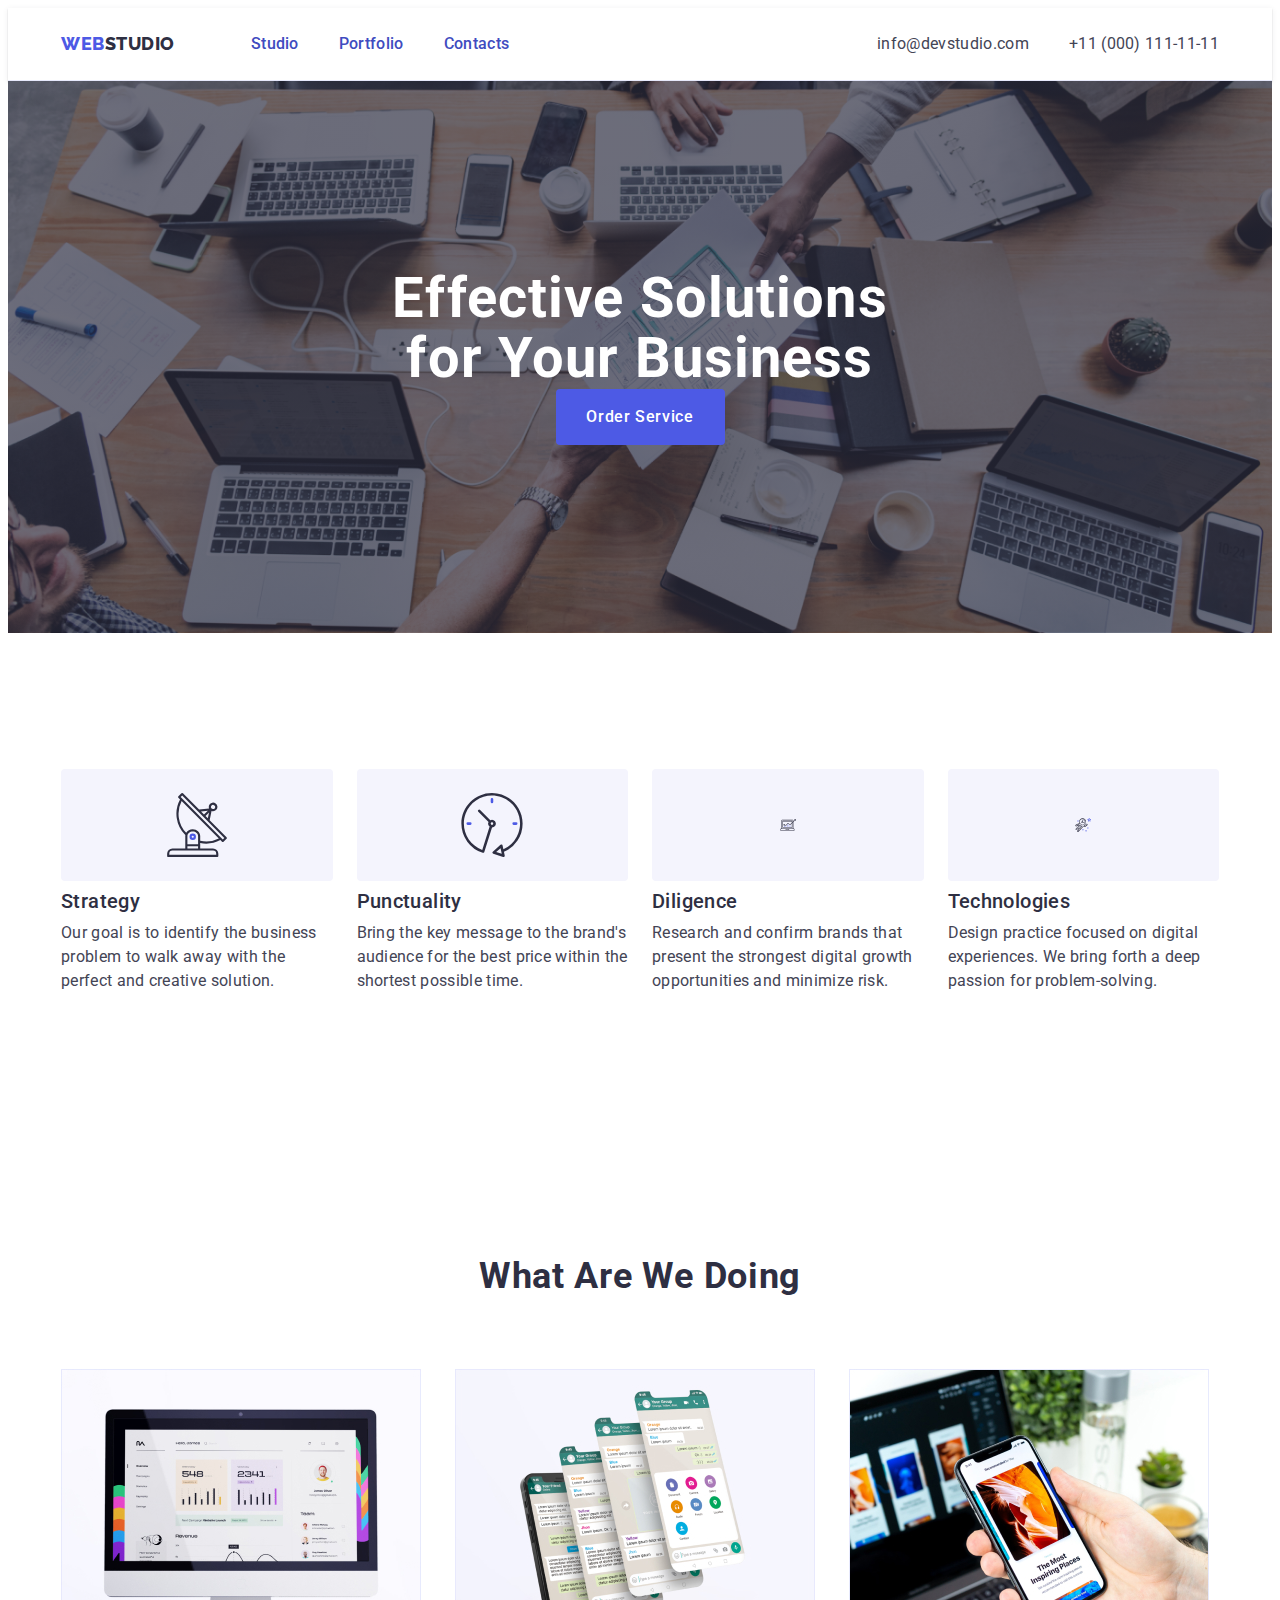
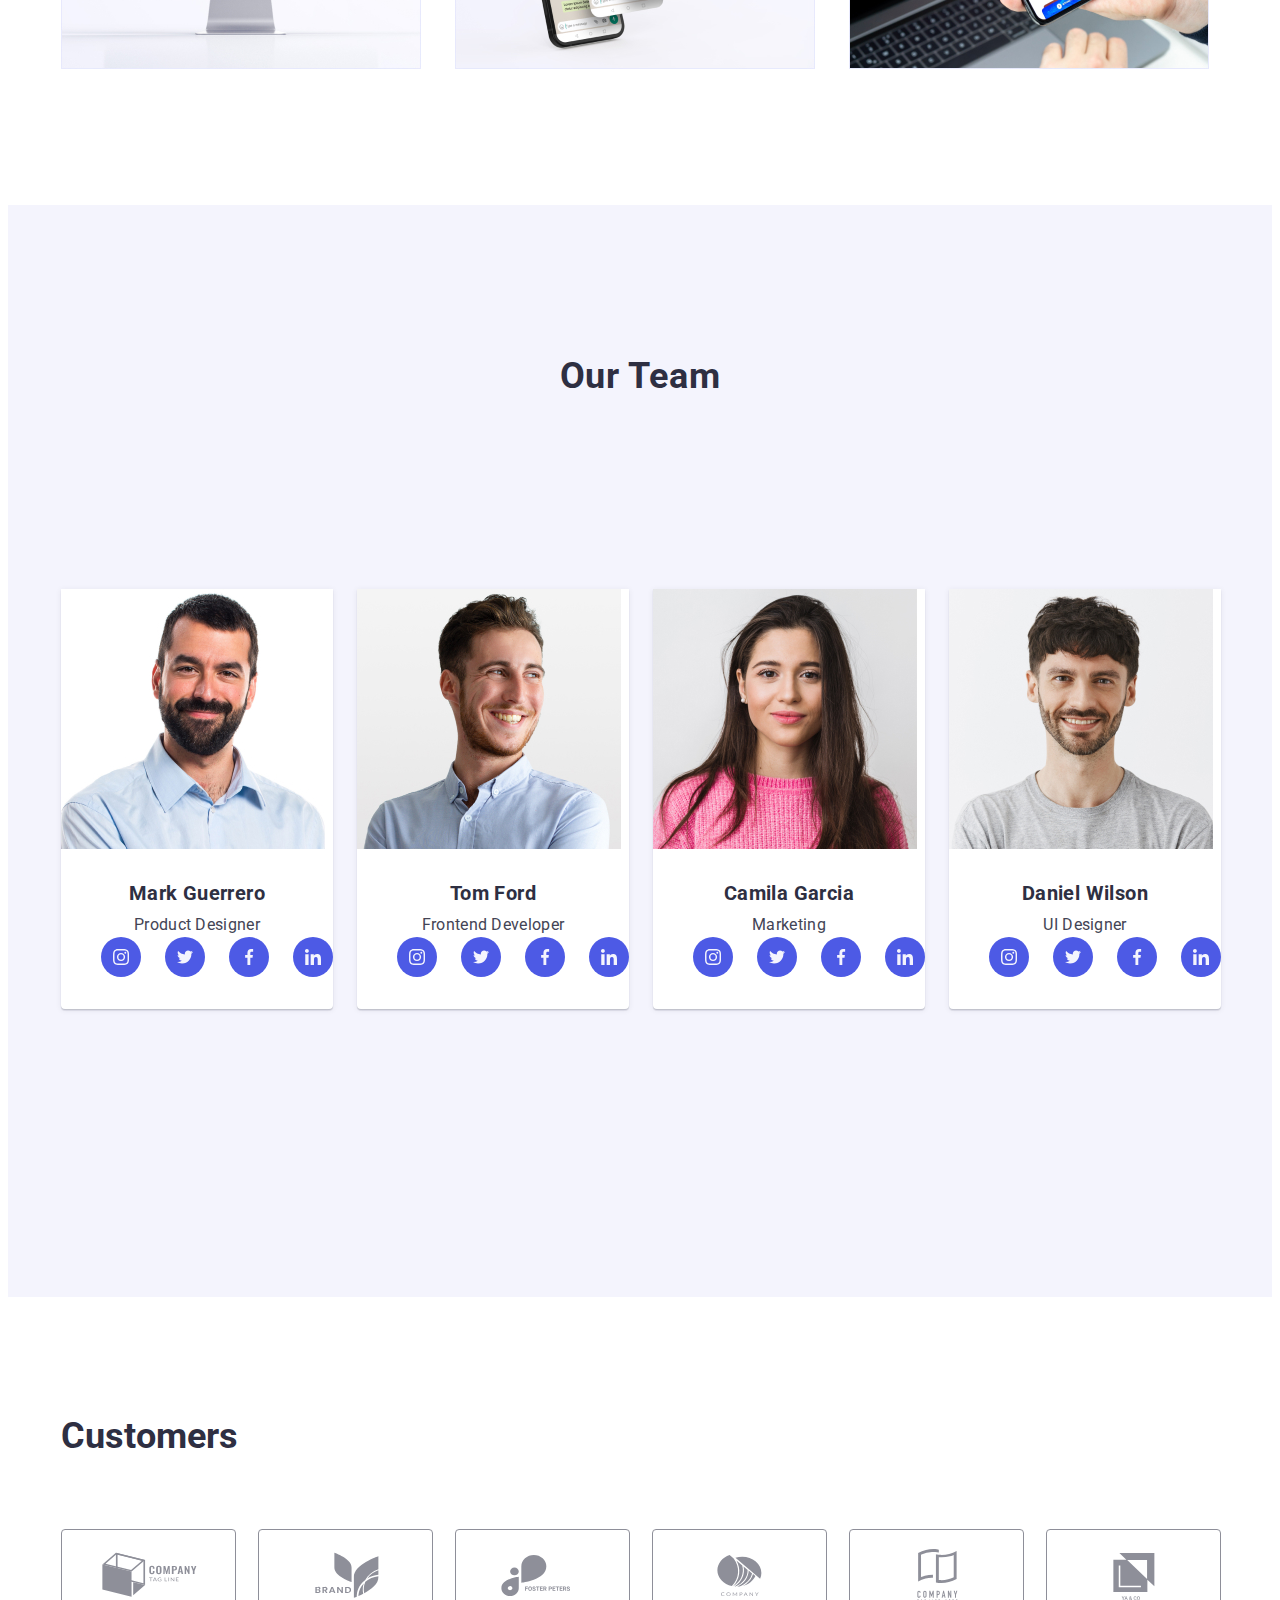
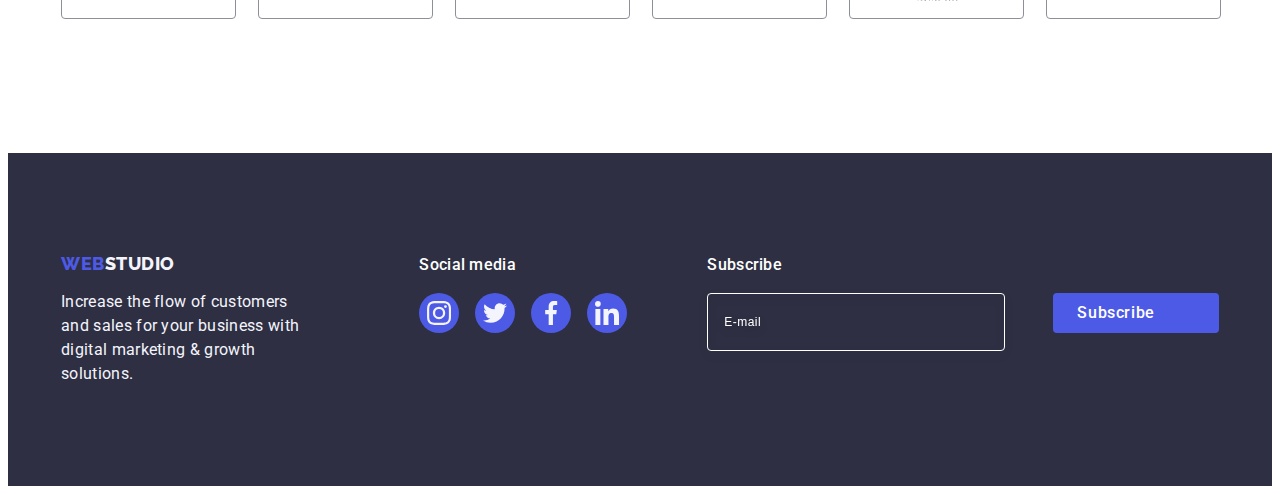
==== index.html @ 00a4c653 "Start" ====
<!DOCTYPE html>
<html lang="en">

<head>
    <meta charset="UTF-8">
    <meta http-equiv="X-UA-Compatible" content="IE=edge">
    <meta name="viewport" content="width=device-width, initial-scale=1.0">
    <link rel="preconnect" href="https://fonts.googleapis.com">
    <link rel="preconnect" href="https://fonts.gstatic.com" crossorigin>
    <link href="https://fonts.googleapis.com/css2?family=Raleway:wght@800&display=swap" rel="stylesheet">
    <link rel="preconnect" href="https://fonts.googleapis.com">
    <link rel="preconnect" href="https://fonts.gstatic.com" crossorigin>
    <link href="https://fonts.googleapis.com/css2?family=Roboto:wght@400;500;700;900&display=swap" rel="stylesheet">
    <title>Effective Solutions for Your Business</title>
    <link rel="stylesheet" href="https://cdnjs.cloudflare.com/ajax/libs/modern-normalize/2.0.0/modern-normalize.min.css"
        integrity="sha512-4xo8blKMVCiXpTaLzQSLSw3KFOVPWhm/TRtuPVc4WG6kUgjH6J03IBuG7JZPkcWMxJ5huwaBpOpnwYElP/m6wg=="
        crossorigin="anonymous" referrerpolicy="no-referrer" />
    <link rel="stylesheet" href="./css/styles.css">
</head>

<body>
    <!-- Шапка -->
    <!---------------створюємо класи Header для зміни шрифту текста Логотип фірми-->
    <header class="header">
        <div class="container container-header">
            <nav class="headercont">
                <!-- Логотип ссылка - class="link"-убирає підкреслення-->
                <a href="./index.html" class="header-logo link">Web<span>Studio</span></a>
                <ul class="header-menu list">
                    <li><a href="./index.html" class="header-menu-link link">Studio</a></li>
                    <li><a href="./portfolio.html" class="header-menu-link link">Portfolio</a></li>
                    <li><a href="" class="header-menu-link link">Contacts</a></li>
                </ul>
            </nav>
            <address class="header-address">
                <ul class="header-menu list">
                    <li><a href="mailto:info@devstudio.com" class="header-menu-contact link">info@devstudio.com</a></li>
                    <li><a href="tel:+110001111111" class="header-menu-contact link">+11 (000) 111-11-11</a></li>
                </ul>
            </address>
        </div>
    </header>

    <main>
        <section id="home" class="hero">
            <div class="container container-hero">
                <h1 class="hero-title">
                    Effective Solutions for Your Business</h1>
                <!-- Кнопка -->
                <button type="button" class="hero-btn" data-modal-open>Order Service</button>
            </div>
        </section>

        <section class="benefits-section">
            <div class="container container-benefits">
                <!-- hidden -атрибут для приховання заголовка h2 від видимості користувачам 
        та для зчитування пошуковими системами  -->
                <h2 hidden class="benefitss-title visually-hidden">Benefits</h2>
                <ul class="benefits list">
                    <li class="benefits-item">
                        <div class="benefits-item-list">
                            <svg width="64" height="64">
                                <use href="./images/symbol.svg#icon-antenna"></use>
                            </svg>
                        </div>
                        <h3 class="benefits-subtitle link">Strategy</h3>
                        <p class="benefits-item-text">Our goal is to identify the business problem to walk away with the
                            perfect and creative solution.</p>
                    </li>
                    <li class="benefits-item">
                        <div class="benefits-item-list">
                            <svg width="64" height="64">
                                <use href="./images/symbol.svg#icon-clock"></use>
                            </svg>
                        </div>
                        <h3 class="benefits-subtitle link">Punctuality</h3>
                        <p class="benefits-item-text">Bring the key message to the brand's audience for the best price
                            within the shortest possible time.</p>
                    </li>
                    <li class="benefits-item">
                        <div class="benefits-item-list">
                            <svg width="64" height="64">
                                <use href="./images/symbol.svg#icon-compik"></use>
                            </svg>
                        </div>
                        <h3 class="benefits-subtitle link">Diligence</h3>
                        <p class="benefits-item-text">Research and confirm brands that present the strongest digital
                            growth opportunities and minimize risk.</p>
                    </li>
                    <li class="benefits-item">
                        <div class="benefits-item-list">
                            <svg width="64" height="64">
                                <use href="./images/symbol.svg#icon-kosmonavt"></use>
                            </svg>
                        </div>
                        <h3 class="benefits-subtitle link">Technologies</h3>
                        <p class="benefits-item-text">Design practice focused on digital experiences. We bring forth a
                            deep passion for problem-solving.</p>
                    </li>
                </ul>
            </div>
        </section>

        <section class="electronica-section">
            <div class="container container-electronica">
                <h2 class="electronica-title">What are we doing </h2>
                <ul class="electronica list">
                    <li class="tehnika">
                        <img src="./images/rectangle71.jpg" alt="monoblok" width="360" />
                    </li>
                    <li class="tehnika">
                        <img src="./images/rectangle72.jpg" alt="mobile telefon" width="360" />
                    </li>
                    <li class="tehnika">
                        <img src="./images/rectangle73.jpg" alt="noutbooke and mobile telefon" width="360" />
                    </li>
                </ul>
            </div>
        </section>

        <section id="team" class="team">
            <div class="container container-team">
                <h2 class="team-title">Our Team </h2>
                <ul class="team list">
                    <li class="team-item">
                        <img src="./images/img.jpg" alt="MarkGuerrero" width="264" />
                        <div class="container-team">
                            <h3 class="team-subtitle">Mark Guerrero</h3>
                            <p class="team-item-text">Product Designer</p>
                            <ul class="team-icons-list list">
                                <li class="footer-icons-title">
                                    <a href="https://www.instagram.com" class="team-icons-link link"><svg
                                            class="footer-icon" width="16" height="16">
                                            <use href="./images/icons.svg#icon-instagram1"></use>
                                        </svg>
                                    </a>
                                </li>
                                <li class="footer-icons-title">
                                    <a href="https://twitter.com" class="team-icons-link link"><svg class="footer-icon"
                                            width="16" height="16">
                                            <use href="./images/icons.svg#icon-twitter1"></use>
                                        </svg>
                                    </a>
                                </li>
                                <li class="footer-icons-title">
                                    <a href="https://www.facebook.com" class="team-icons-link link"><svg
                                            class="footer-icon" width="16" height="16">
                                            <use href="./images/icons.svg#icon-facebook1"></use>
                                        </svg>
                                    </a>
                                </li>
                                <li class="footer-icons-title">
                                    <a href="https://ua.linkedin.com" class="team-icons-link link"><svg
                                            class="footer-icon" width="16" height="16">
                                            <use href="./images/icons.svg#icon-linkedin1"></use>
                                        </svg>
                                    </a>
                                </li>
                            </ul>
                        </div>
                    </li>
                    <li class="team-item">
                        <img src="./images/img1.jpg" alt="TomFord" width="264" />
                        <div class="container-team">
                            <h3 class="team-subtitle">Tom Ford</h3>
                            <p class="team-item-text">Frontend Developer</p>
                            <ul class="team-icons-list list">
                                <li class="footer-icons-title">
                                    <a href="https://www.instagram.com" class="team-icons-link link"><svg
                                            class="footer-icon" width="16" height="16">
                                            <use href="./images/icons.svg#icon-instagram1"></use>
                                        </svg>
                                    </a>
                                </li>
                                <li class="footer-icons-title">
                                    <a href="https://twitter.com" class="team-icons-link link"><svg class="footer-icon"
                                            width="16" height="16">
                                            <use href="./images/icons.svg#icon-twitter1"></use>
                                        </svg>
                                    </a>
                                </li>
                                <li class="footer-icons-title">
                                    <a href="https://www.facebook.com" class="team-icons-link link"><svg
                                            class="footer-icon" width="16" height="16">
                                            <use href="./images/icons.svg#icon-facebook1"></use>
                                        </svg>
                                    </a>
                                </li>
                                <li class="footer-icons-title">
                                    <a href="https://ua.linkedin.com" class="team-icons-link link"><svg
                                            class="footer-icon" width="16" height="16">
                                            <use href="./images/icons.svg#icon-linkedin1"></use>
                                        </svg>
                                    </a>
                                </li>
                            </ul>
                        </div>
                    </li>
                    <li class="team-item">
                        <img src="./images/img2.jpg" alt="CamilaGarcia" width="264" />
                        <div class="container-team">
                            <h3 class="team-subtitle">Camila Garcia</h3>
                            <p class="team-item-text">Marketing</p>
                            <ul class="team-icons-list list">
                                <li class="footer-icons-title">
                                    <a href="https://www.instagram.com" class="team-icons-link link"><svg
                                            class="footer-icon" width="16" height="16">
                                            <use href="./images/icons.svg#icon-instagram1"></use>
                                        </svg>
                                    </a>
                                </li>
                                <li class="footer-icons-title">
                                    <a href="https://twitter.com" class="team-icons-link link"><svg class="footer-icon"
                                            width="16" height="16">
                                            <use href="./images/icons.svg#icon-twitter1"></use>
                                        </svg>
                                    </a>
                                </li>
                                <li class="footer-icons-title">
                                    <a href="https://www.facebook.com" class="team-icons-link link"><svg
                                            class="footer-icon" width="16" height="16">
                                            <use href="./images/icons.svg#icon-facebook1"></use>
                                        </svg>
                                    </a>
                                </li>
                                <li class="footer-icons-title">
                                    <a href="https://ua.linkedin.com" class="team-icons-link link"><svg
                                            class="footer-icon" width="16" height="16">
                                            <use href="./images/icons.svg#icon-linkedin1"></use>
                                        </svg>
                                    </a>
                                </li>
                            </ul>
                        </div>
                    </li>
                    <li class="team-item">
                        <img src="./images/img3.jpg" alt="DanielWilson" width="264" />
                        <div class="container-team">
                            <h3 class="team-subtitle">Daniel Wilson</h3>
                            <p class="team-item-text">UI Designer</p>
                            <ul class="team-icons-list list">
                                <li class="footer-icons-title">
                                    <a href="https://www.instagram.com" class="team-icons-link link"><svg
                                            class="footer-icon" width="16" height="16">
                                            <use href="./images/icons.svg#icon-instagram1"></use>
                                        </svg>
                                    </a>
                                </li>
                                <li class="footer-icons-title">
                                    <a href="https://twitter.com" class="team-icons-link link"><svg class="footer-icon"
                                            width="16" height="16">
                                            <use href="./images/icons.svg#icon-twitter1"></use>
                                        </svg>
                                    </a>
                                </li>
                                <li class="footer-icons-title">
                                    <a href="https://www.facebook.com" class="team-icons-link link"><svg
                                            class="footer-icon" width="16" height="16">
                                            <use href="./images/icons.svg#icon-facebook1"></use>
                                        </svg>
                                    </a>
                                </li>
                                <li class="footer-icons-title">
                                    <a href="https://ua.linkedin.com" class="team-icons-link link"><svg
                                            class="footer-icon" width="16" height="16">
                                            <use href="./images/icons.svg#icon-linkedin1"></use>
                                        </svg>
                                    </a>
                                </li>
                            </ul>
                        </div>
                    </li>
                </ul>
            </div>
        </section>

        <!-------------------------------------------Clients----------------------------- -->
        <section class="client-section">
            <div class="container-client container">
                <h2 class="clients-title">Customers</h2>
                <ul class="clients-list list">
                    <li class="clients-item">
                        <a href="" class="clients-link link">
                            <svg class="clients-icon" width="104" height="56">
                                <use href="./images/logo.svg#icon-logo5"></use>
                            </svg>
                        </a>
                    </li>
                    <li class="clients-item">
                        <a href="" class="clients-link link">
                            <svg class="clients-icon" width="104" height="56">
                                <use href="./images/logo.svg#icon-logo4"></use>
                            </svg>
                        </a>
                    </li>
                    <li class="clients-item">
                        <a href="" class="clients-link link">
                            <svg class="clients-icon" width="104" height="56">
                                <use href="./images/logo.svg#icon-logo3"></use>
                            </svg>
                        </a>
                    </li>
                    <li class="clients-item">
                        <a href="" class="clients-link link">
                            <svg class="clients-icon" width="104" height="56">
                                <use href="./images/logo.svg#icon-logo2"></use>
                            </svg>
                        </a>
                    </li>
                    <li class="clients-item">
                        <a href="" class="clients-link link">
                            <svg class="clients-icon" width="104" height="56">
                                <use href="./images/logo.svg#icon-logo1"></use>
                            </svg>
                        </a>
                    </li>
                    <li class="clients-item">
                        <a href="" class="clients-link link">
                            <svg class="clients-icon" width="104" height="56">
                                <use href="./images/logo.svg#icon-logo"></use>
                            </svg>
                        </a>
                    </li>
                </ul>
            </div>
        </section>
    </main>

    <footer class="footer">
        <div class="container container-footer">
            <div class="footer-infa">
                <a href="./index.html" class="footer-logo link">Web<span class="footercolortext">Studio</span></a>
                <p class="footer-text">Increase the flow of customers and sales for your business with digital marketing
                    &
                    growth solutions.</p>
            </div>
            <div class="container-foot icons">
                <p class="foot-soc-title">Social media</p>
                <ul class="footer-icons-list list">
                    <li class="footer-icons-title">
                        <a href="https://www.instagram.com" class="footer-icons-link link"><svg class="footer-icon"
                                width="24" height="24">
                                <use href="./images/icons.svg#icon-instagram1"></use>
                            </svg>
                        </a>
                    </li>
                    <li class="footer-icons-title">
                        <a href="https://twitter.com" class="footer-icons-link link"><svg class="footer-icon" width="24"
                                height="24">
                                <use href="./images/icons.svg#icon-twitter1"></use>
                            </svg>
                        </a>
                    </li>
                    <li class="footer-icons-title">
                        <a href="https://www.facebook.com" class="footer-icons-link link"><svg class="footer-icon"
                                width="24" height="24">
                                <use href="./images/icons.svg#icon-facebook1"></use>
                            </svg>
                        </a>
                    </li>
                    <li class="footer-icons-title">
                        <a href="https://ua.linkedin.com" class="footer-icons-link link"><svg class="footer-icon"
                                width="24" height="24">
                                <use href="./images/icons.svg#icon-linkedin1"></use>
                            </svg>
                        </a>
                    </li>
                </ul>
            </div>
<div class="footer-forma">
    <p class="footer-form-text">Subscribe</p>
         <form class="footer-form">
    <label class="footer-email" for="footer-email">
         <input class="footer-input" name="email" id="footer-email" placeholder="E-mail" type="email" />
    </label>
         <button type="submit" class="footer-form-button">Subscribe<svg class="icon-telegram" width="24" height="24"><use href="./images/icon-frame.svg#icon-telegram"></use></svg>
    </button>
    </form>
    </div>
    </div>
    </footer>

    <div class="backdrop is-hidden" data-modal>
        <div class="modal modal-container">
            <button type="button" class="modal-btt" data-modal-close>
                <svg class="modal-icon" width="8" height="8">
                    <use href="./images/closed.svg#icon-close"></use>
                </svg>
            </button>
            <p class="modal-title">Leave your contacts and we will call you back</p>
<form class="modal-form">
    <!-------------------------- Name ------------------->
    <div class="modal-field">
        <label class="modal-label" for="user-name">Name</label>
        <div class="input-wrap">
            <input type="text" class="modal-input" id="user-name" name="user-name" />
            <svg class="input-icon" width="18" height="24">
                <use href="./images/icon-frame.svg#icon-persona"></use>
            </svg>
        </div>
    </div>
    <!-------------------------- Phone ------------------->
    <div class="modal-field">
        <label class="modal-label" for="user-phone">Phone</label>
        <div class="input-wrap">
            <input type="tel" class="modal-input" id="user-phone" name="user-phone" />
            <svg class="input-icon" width="18" height="24">
                <use href="./images/icon-phoneblack.svg#icon-phone"></use>
            </svg>
        </div>
    </div>
    <!-------------------------- Email -------------------->
    <div class="modal-field">
        <label class="modal-label" for="user-email">Email</label>
        <div class="input-wrap">
            <input type="email" class="modal-input" id="user-email" name="user-email" />
            <svg class="input-icon" width="18" height="24">
                <use href="./images/icon-emailblack.svg#icon-email"></use>
            </svg>
        </div>
    </div>
    <!--------------------------Комент--------------------->
    <div class="modal-comment">
        <label class="modal-label" for="user-comment">Comment</label>
        <textarea id="user-comment" class="modal-textarea" placeholder="Text input" name="user-comment"></textarea>
    </div>
    <!--------------------Checkbox форма ------------------->
    <div class="checkbox-box">
        <input class="privacy-checkbox visually-hidden" id="user-privacy" type="checkbox" name="user-privacy"
            value="true" />
        <label class="privacy-label" for="user-privacy">
            <span class="checkbox-box-svg">
    <svg class="checkbox-svg" width="10" height="8">
                    <use href="./images/icon-checkbox.svg#icon-vector"></use>
                </svg>
            </span>
            I accept the terms and conditions of the<a href="#" class="privacy-link link">Privacy Policy</a>
        </label>
    </div>
    <button class="modal-button" type="submit">Send</button>
</form>
        </div>
    </div>
    <script src="./js/modal.js"></script>
</body>

</html>
---- css/styles.css ----
:root {
        --title-color: #2E2F42;
        --logo-color: #4D5AE5;
        --main-text-color: #F4F4FD;
        --second-text-color: #434455;
        --free-text-color: #FFFFFF;
        --accent-color: #8e8f99;
        --color-mod: #fcfcfc;
        --color-cnop: #e7e9fc;
        --color-knopka: #404bbf;
}

body {
        font-family: 'Roboto', sans-serif;
        color: #434455;
        background-color: #FFFFFF;
}

/* ----нижче убирає підчеркування-----*/

p,h1,h2,h3,h4,h5,h6 {
        margin-top: 0;
        margin-bottom: 0;
}

.link {text-decoration: none;}

.list {list-style-type: none;}

img {display: block;}

/* ----------------header-----*/
.header {
        border-bottom: 1px solid #e7e9fc;
        box-shadow: 0px 2px 1px rgba(46, 47, 66, 0.08), 0px 1px 1px rgba(46, 47, 66, 0.16), 0px 1px 6px rgba(46, 47, 66, 0.08);
}

.container {
        max-width: 1158px;
        padding-left: 15px;
        padding-right: 15px;
        margin: 0 auto;
}

.headercont {
        display: flex;
        align-items: center;
}


.container-header {
        max-width: 1158px;
        padding-left: 15px;
        padding-right: 15px;
        margin: 0 auto;
        display: flex;
        align-items: center;}

.header-logo {
        font-family: 'Raleway', sans-serif;
        /* ----нижче товщина (жирність) шрифта-----*/
        font-weight: 800;
        font-size: 18px;
        margin-right: 76px;
        /* ----нижче висота рядка вимір-ся у відносних величинах вимірювання----- */
        line-height: 1.17;
        letter-spacing: 0.03em;
        text-transform: uppercase;
        color: #4D5AE5;}

.header-logo span {color: #2E2F42;}

.headercolortext {
        font-family: 'Raleway';
        font-style: normal;
        font-weight: 800;
        font-size: 18px;
        line-height: 1.17;
        letter-spacing: 0.03em;
        color: #F4F4FD;}

.header-menu {
        padding-left: 0;
        margin: 0;
        display: flex;
        align-items: center;
        gap: 40px;}

.header-address {
        margin-left: auto;
        font-style: normal;
}

.header-menu-link {
        font-family: 'Roboto';
        font-weight: 500;
        font-size: 16px;
        line-height: 1.5;
        letter-spacing: 0.02em;
        cursor: pointer;
        display: block;
        padding: 24px 0;
        color: var(--title-color);
        position: relative;
        color: #404bbf;
        transition: color 250ms cubic-bezier(0.4, 0, 0.2, 1);

}

.header-menu-link::after {
        content: '';
        position: absolute;
        left: 0;
        bottom: -1px;
        height: 4px;
        background-color: #404bbf;
        border-radius: 2px;}

.header-menu-link:hover {color: #404bbf;}

.header-menu-link:focus {color: #404bbf;}

.header-menu-contact {
        font-family: 'Roboto';
        font-style: normal;
        font-weight: 400;
        font-size: 16px;
        line-height: 1.5;
        letter-spacing: 0.02em;
        display: flex;
        color: var(--second-text-color);
        transition: color 250ms cubic-bezier(0.4, 0, 0.2, 1);
}

.header-menu-contact:hover {color: #404bbf;}

.header-menu-contact:focus {color: #404bbf;}

/** -------------------Hero---------------- */

.hero {
        background-color: #2E2F42;
        padding-top: 188px;
        padding-bottom: 188px;
        background-image: linear-gradient(rgba(46, 47, 66, 0.7), rgba(46, 47, 66, 0.7)), url(../images/people-office.jpg);
        max-width: 1440px;
        background-repeat: no-repeat;
        background-position: center;
        background-size: cover;
}

.hero-title {
        max-width: 496px;
        font-weight: 700;
        font-size: 56px;
        line-height: 1.07;
        text-align: center;
        letter-spacing: 0.02em;
        margin-left: auto;
        margin-right: auto;
        color: #FFFFFF;
}

.hero-btn {
        font-family: 'Roboto', sans-serif;
        font-weight: 500;
        font-size: 16px;
        line-height: 1.5;
        letter-spacing: 0.04em;
        cursor: pointer;
        margin-left: auto;
        margin-right: auto;
        display: block;
        min-width: 169px;
        height: 56px;
        border: none;
        border-radius: 4px;
        color: #FFFFFF;
        background-color: #4D5AE5;
        transition: background-color 250ms cubic-bezier(0.4, 0, 0.2, 1);
}

.hero-btn:hover {background-color: #404BBF;}

.hero-btn:focus {background-color: #404BBF;}

/** -------------------Benefits------------ */
.benefits-section {
        padding-top: 120px;
        padding-bottom: 120px;
}

.benefits {
        display: flex;
        gap: 24px;
        padding-left: 0;
}

.visually-hidden {
        position: absolute;
        width: 1px;
        height: 1px;
        margin: -1px;
        border: 0;
        padding: 0;
        white-space: nowrap;
        clip-path: inset(100%);
        clip: rect(0 0 0 0);
        overflow: hidden;
}

.benefits list {padding-left: 0;}

.benefits-item {
        width: calc((100% - 72px) / 4);
}

.benefits-item-list {
        display: flex;
        height: 112px;
        align-items: center;
        justify-content: center;
        background-color: #f4f4fd;;
        border-radius: 4px;
        margin-bottom: 8px;
}


.benefits-subtitle {
        margin-bottom: 8px;
        font-weight: 500;
        font-size: 20px;
        line-height: 1.2;
        letter-spacing: 0.02em;
        width: calc((100% - 48px)/3);
        color: #2E2F42;
}

.benefits-item-text {
        margin-bottom: 8px;
        font-size: 16px;
        line-height: 1.5;
        letter-spacing: 0.02em;
        color: var(--second-text-color);
}

/**-----------------------Section3----------*/
.electronica-section {
        padding-top: 120px;
        padding-bottom: 120px;
}

.electronica-title {
        margin-bottom: 72px;
        font-weight: 700;
        font-size: 36px;
        line-height: 1.11;
        text-align: center;
        letter-spacing: 0.02em;
        text-transform: capitalize;
        color: #2E2F42;
}

.electronica {
        padding-left: 0;
        display: flex;
        gap: 24px;
}

.tehnika {
        width: calc((100% - 48px) / 3);
}

/** -------------------Team------------ */
.team {
        padding: 120px 0 120px;
        background-color: #F4F4FD;}

.team-title {
        margin-bottom: 72px;
        font-family: 'Roboto';
        font-weight: 700;
        font-size: 36px;
        line-height: 1.11;
        text-align: center;
        letter-spacing: 0.02em;
        text-transform: capitalize;
        color: #2E2F42;
}

.team {
display: flex;
        gap: 24px;
}

.team-item {
        background-color: #FFFFFF;
        border-radius: 0px 0px 4px 4px;
        box-shadow:0px 1px 6px rgba(46, 47, 66, 0.08),
                0px 1px 1px rgba(46, 47, 66, 0.16),
                0px 2px 1px rgba(46, 47, 66, 0.08);
}

.container-team {
        padding: 32px 0 32px;}

.team-icons-list {
        justify-content: center;
        display: flex;
        gap: 24px;
     }

     .team-icons-link {
             width: 100%;
             height: 100%;
             background-color: var(--logo-color);
             border-radius: 50%;
             display: flex;
             align-items: center;
             justify-content: center;
             transition: background-color 250ms cubic-bezier(0.4, 0, 0.2, 1);
     }



     .team-icons {
             fill: var(--main-text-color);
     }

     .team-icons-link:hover {
             background-color: #404bbf;}

     .team-icons-link:focus {
             background-color: #404bbf;}


.team-subtitle {
        margin-bottom: 8px;
        font-size: 20px;
        line-height: 1.2;
        text-align: center;
        letter-spacing: 0.02em;
        color: #2E2F42;
}

.team-item-text {
        text-align: center;
        font-weight: 400;
        font-size: 16px;
        line-height: 1.5;
        text-align: center;
        letter-spacing: 0.02em;
        color: var(--second-text-color);
}

/* -------------------------------------------clients----------------------------------------- */
.client-section {
padding-top: 120px;
padding-bottom: 120px;
}

.container-client {

}

.clients-title {
        font-size: 36px;
        line-height: 1.11;
        color: var(--title-color);      
        margin-bottom: 72px;
}

.clients-list {
        display: flex;
        gap: 24px;
        padding-left: 0;
}

.clients-item {
        width: calc((100% - 120px) / 6);
        height: 88px;
}


.clients-link {
        width: 100%;
        height: 100%;
        border: 1px solid #8e8f99;
        border-radius: 4px;
        display: flex;
        align-items: center;
        justify-content: center;
        color: var(--accent-color);
        transition:border-color 250ms cubic-bezier(0.4, 0, 0.2, 1),
                color 250ms cubic-bezier(0.4, 0, 0.2, 1);
}


.clients-link:hover {
        border-color: #404bbf;
        cursor: pointer;
        color: #404bbf;
                }
                
.clients-link:focus {
        border-color: #404bbf;
        cursor: pointer;
        color: #404bbf;
}

.clients-icon {
        fill: currentColor;
}
/** -------------------Footer---------------- */
.footer {
        padding-top: 100px;
        padding-bottom: 100px;
        background-color: var(--title-color);
}

.container-footer {
        display: flex;
        align-items: baseline;
}



.footer-infa {
        margin-right: 120px;
}

.footer-logo {
        font-family: "Raleway", sans-serif;
        /* ----нижче товщина (жирність) шрифта-----*/
        font-weight: 800;
        font-size: 18px;
        /* ----нижче висота рядка вимір-ся у відносних величинах вимірювання----- */
        line-height: 1.17;
        letter-spacing: 0.03em;
        text-transform: uppercase;
        display: inline-block;
        margin-bottom: 16px;
        color: #4D5AE5;
}

.footer-logo span {
        color: #F4F4FD;
}

.footercolortext {
        font-family: 'Raleway';
        font-style: normal;
        font-weight: 800;
        font-size: 18px;
        line-height: 1.17;
        letter-spacing: 0.03em;
        color: #F4F4FD;
}

.footer-text {
        max-width: 264px;
        font-size: 16px;
        line-height: 1.5;
        letter-spacing: 0.02em;
        color: var(--main-text-color);
}

.foot-soc-title {
        font-weight: 500;
        font-size: 16px;
        line-height: 1.5;
        letter-spacing: 0.02em;
        color: var(--free-text-color);
        margin-bottom: 16px;
}

.footer-icons-list {
        padding-left: 0;
        display: flex;
        gap: 16px;
}

.footer-icons-title {
        width: 40px;
        height: 40px;
}

.footer-icons-link {
        width: 100%;
        height: 100%;
        background-color: var(--logo-color);
        border-radius: 50%;
        display: flex;
        align-items: center;
        justify-content: center;
        transition: background-color 250ms cubic-bezier(0.4, 0, 0.2, 1);
}



.footer-icons {
        fill: var(--main-text-color);
}

.footer-icons-link:hover {
        background-color: #31d0aa;
}

.footer-icons-link:focus {
        background-color: #31d0aa;
}

.footer-icon {
        fill: var(--main-text-color);
}

/** -------------------FooterContinue---------------- */
.footer-forma {margin-left: 80px;}

.footer-form-text {
  font-weight: 500;
  font-size: 16px;
  line-height: 1.5;
  letter-spacing: 0.02em;
  color: #ffffff;
  margin-bottom: 16px;
}

.footer-form {
  display: flex;
  gap: 24px;}

.footer-input {
  display: block;
  font-size: 12px;
  line-height: 1.5;
  letter-spacing: 0.04em;
  border: 1px solid #ffffff;
  filter: drop-shadow(0px 4px 4px rgba(0, 0, 0, 0.15));
  border-radius: 4px;
  background-color: transparent;
  margin-right: 24px;
  padding: 8px 16px;
  color: #ffffff;
  width: 264px;
  height: 40px;
}

.footer-input::placeholder {
  font-size: 12px;
  line-height: 2;
  letter-spacing: 0.04em;
  color: #ffffff;
}

.footer-form-button {
  font-family: "Roboto", sans-serif;
  font-weight: 500;
  font-size: 16px;
  line-height: 1.5;
  letter-spacing: 0.04em;
  color: #ffffff;
  background-color: #4d5ae5;
  padding: 10px 24px;
  border: none;
  border-radius: 4px;
  display: flex;
  cursor: pointer;
  justify-content: center;
  align-items: center;
  height: 40px;
  min-width: 165px;
}

.icon-telegram {
  color: #ffffff;
  margin-left: 16px;}

/** -------------------Portfolio---------------- */

.content {
        padding: 96px 0 120px 0;
}

.visually-hidden {
        position: absolute;
        width: 1px;
        height: 1px;
        margin: -1px;
        border: 0;
        padding: 0;
        white-space: nowrap;
        clip-path: inset(100%);
        clip: rect(0 0 0 0);
        overflow: hidden;
}

.portfpage {
        display: flex;
        justify-content: center;
        gap: 24px;
        margin-bottom: 72px;
}

.portfpage-btn {
        padding: 12px 24px;
        font-family: 'Roboto', sans-serif;
        border: 1px solid #e7e9fc;
        border-radius: 4px;
        font-weight: 500;
        font-size: 16px;
        line-height: 1.5;
        letter-spacing: 0.04em;
        cursor: pointer;
        gap: 24px;
        color: var(--logo-color);
        background-color: var(--main-text-color);
}

.portfpage-btn:hover {
        color: #FFFFFF;
        background-color: #404BBF;
        border: 1px solid transparent;
}

.portfpage-btn:focus {
        color: #FFFFFF;
        background-color: #404BBF;
        border: 1px solid transparent;
}

.portfcard {
        padding-left: 0;
        display: flex;
        flex-wrap: wrap;
        column-gap: 24px;
        row-gap: 48px;
        margin-bottom: 72px;
}

.portfcards {
        width: calc((100% - 48px) / 3);
}

.portfolio {
        font-family: 'Roboto', sans-serif;
        font-style: normal;
        font-weight: 500;
        font-size: 20px;
        line-height: 1.2;
        letter-spacing: 0.02em;
        color: var(--title-color);
        margin-bottom: 8px;
}

.container-portfpage {
        border: 1px solid #e7e9fc;
        padding: 32px 16px;
        border-top: none;
        width: 360px;
}

.portfcontent {
        font-family: 'Roboto', sans-serif;
        font-style: normal;
        font-weight: 400;
        font-size: 16px;
        line-height: 1.5;
        letter-spacing: 0.02em;
        color: var(--second-text-color);
}

/**----------------- Modal-----------*/

.backdrop {
        position: fixed;
        top: 0;
        left: 0;
        width: 100%;
        height: 100%;
        background-color: rgba(46, 47, 66, 0.4);
        transition: opacity 250ms cubic-bezier(0.4, 0, 0.2, 1), visibility 250ms cubic-bezier(0.4, 0, 0.2, 1);
}

.is-hidden {
        opacity: 0;
        visibility: hidden;
        pointer-events: none;
}

.modal {
        position: absolute;
        top: 50%;
        left: 50%;
        transform: translate(-50%, -50%) scale(1);
        width: 408px;
        min-height: 584px;
        background: var(--color-mod);
        box-shadow: 0px 1px 1px rgba(0, 0, 0, 0.14), 0px 1px 3px rgba(0, 0, 0, 0.12), 0px 2px 1px rgba(0, 0, 0, 0.2);
        border-radius: 4px;
        transition: transform 250ms cubic-bezier(0.4, 0, 0.2, 1);
}

.modal-btt {
        position: absolute;
        top: 24px;
        right: 24px;
        width: 24px;
        height: 24px;
        border-radius: 50%;
        display: flex;
        align-items: center;
        justify-content: center;
        background-color: var(--color-cnop);
        border: 1px solid rgba(0, 0, 0, 0.1);
        padding: 0;
        cursor: pointer;
        transition: background-color 250ms cubic-bezier(0.4, 0, 0.2, 1), border 250ms cubic-bezier(0.4, 0, 0.2, 1);
}

.modal-btt:hover {
        background-color: #404bbf;
        border: none;
        fill: #ffffff;}

.modal-btt:focus {
        background-color: #404bbf;
        border: none;
        fill: #ffffff;}

.modal-icon {
        transition: fill 250ms cubic-bezier(0.4, 0, 0.2, 1);
}


.modal-container {padding: 72px 24px 24px 24px;}

.modal-title {
                font-weight: 500;
                font-size: 16px;
                line-height: 1.5;
                text-align: center;
                letter-spacing: 0.02em;
                margin-bottom: 16px;
                color: var(--title-color);}

/**------------------------Форми модалки -----------**/ 
.modal-field {margin-bottom: 8px;}
                
.modal-label {
        font-size: 12px;
        line-height: 1.17;
        letter-spacing: 0.04em;
        color: #8e8f99;
        display: block;
        margin-bottom: 4px;}
                
.input-wrap {   position: relative;}
                
.modal-input {
        width: 100%;
        height: 40px;
        border: 1px solid rgba(46, 47, 66, 0.4);
        border-radius: 4px;
        background-color: transparent;
        margin-bottom: 8px;
        padding-left: 38px;
        display: block;
        outline: transparent;
        transition: border-color 250ms cubic-bezier(0.4, 0, 0.2, 1);
        }
                     
.input-icon {
        position: absolute;
        left: 16px;
        top: 50%;
        transform: translateY(-50%);
        transition: fill 250ms cubic-bezier(0.4, 0, 0.2, 1);}
                
.modal-input:focus {border-color: #4d5ae5;}
                
.modal-input:focus+.input-icon {fill: #4d5ae5;}
                
/**-------------------Comment--------**/
.modal-comment {
        display: flex;
        flex-direction: column;
        gap: 4px;
        margin-bottom: 16px;}
                
.modal-textarea {
        width: 100%;
        height: 120px;
        font-size: 12px;
        line-height: 1.17;
        letter-spacing: 0.04em;
        border-radius: 4px;
        background-color: transparent;
        padding: 8px 16px;
        outline: transparent;
        border: 1px solid rgba(46, 47, 66, 0.4);
        resize: none;
        color: rgba(46, 47, 66, 0.4);
        transition: border-color 250ms cubic-bezier(0.4, 0, 0.2, 1);}
                
.modal-textarea:focus {border-color: #4d5ae5;}
                
/**-----------checkbox--------**/
                                
.modal-textarea::placeholder {
        font-size: 12px;
        line-height: 1.17;
        letter-spacing: 0.04em;
        color: rgba(46, 47, 66, 0.4);}
                
.checkbox-box {margin-bottom: 24px;}
                
.privacy-checkbox {}
                
.privacy-checkbox:checked+.privacy-label>.checkbox-box-svg {
                                        background-color: #404bbf;
                                        border: none;
                                        fill: #f4f4fd;}
                
.privacy-link {
        color: #4d5ae5;
        text-decoration: underline;
        display: inline-block;
        margin-left: 3px;}
                
.checkbox-box-svg {
        margin-right: 8px;
        width: 16px;
        height: 16px;
        border: 1px solid rgba(46, 47, 66, 0.4);
        border-radius: 2px;
        transition: background-color 250ms cubic-bezier(0.4, 0, 0.2, 1), border 250ms cubic-bezier(0.4, 0, 0.2, 1),
        fill 250ms cubic-bezier(0.4, 0, 0.2, 1);
        display: inline-flex;
        align-items: center;
        justify-content: center;
        fill: transparent;}
                
.checkbox-svg {}
                
.privacy-label {
        font-size: 12px;
        line-height: 1.17;
        letter-spacing: 0.04em;
        color: #8e8f99;
        display: block;}
                
/**------------modal-button--------**/
                                
.modal-button {
        position: absolute;
        display: block;
        min-width: 169px;
        height: 56px;
        font-family: 'Roboto', sans-serif;
        font-size: 16px;
        font-weight: 500;
        margin-left: 94px;
        background-color: #4d5ae5;
        border: none;
        box-shadow: 0px 4px 4px rgba(0, 0, 0, 0.15);
        border-radius: 4px;
        line-height: 1.5;
        cursor: pointer;
        letter-spacing: 0.04em;
        color: #ffffff;
        transition: background-color 250ms cubic-bezier(0.4, 0, 0.2, 1);
                                }
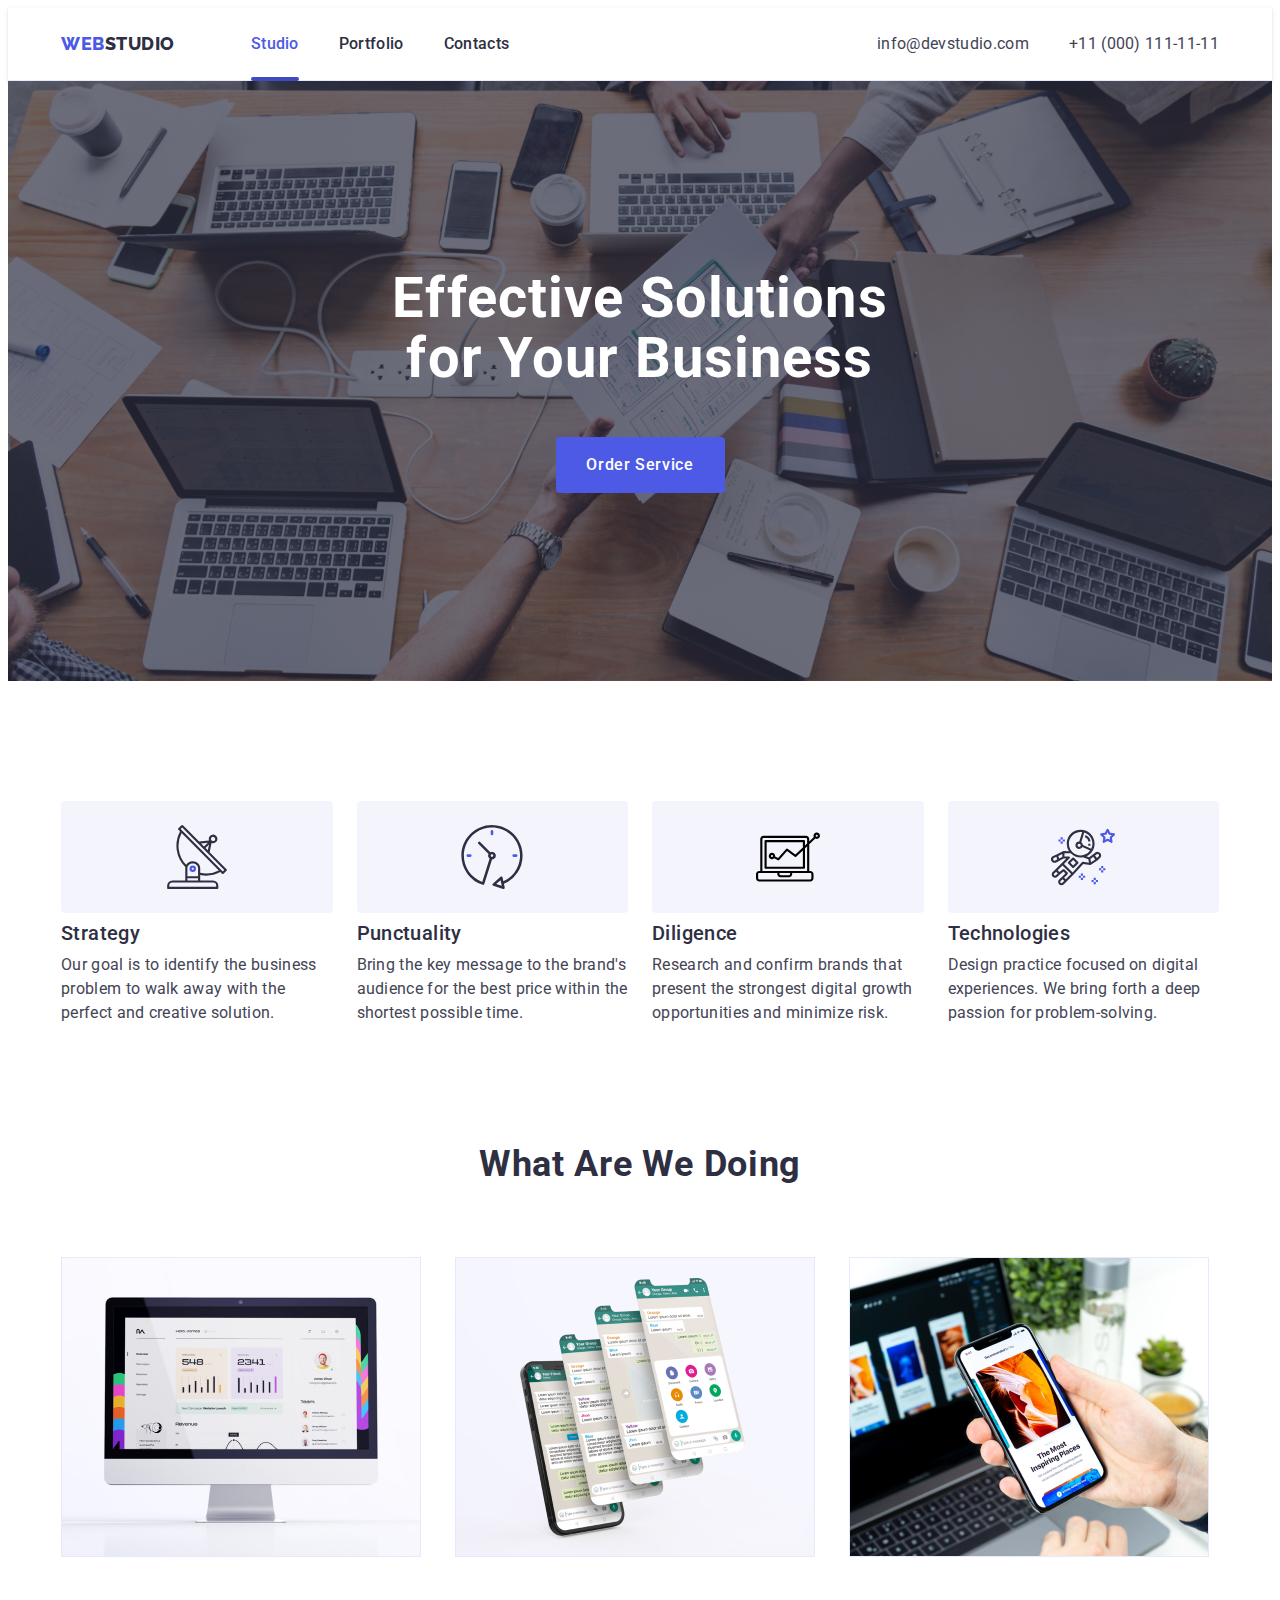
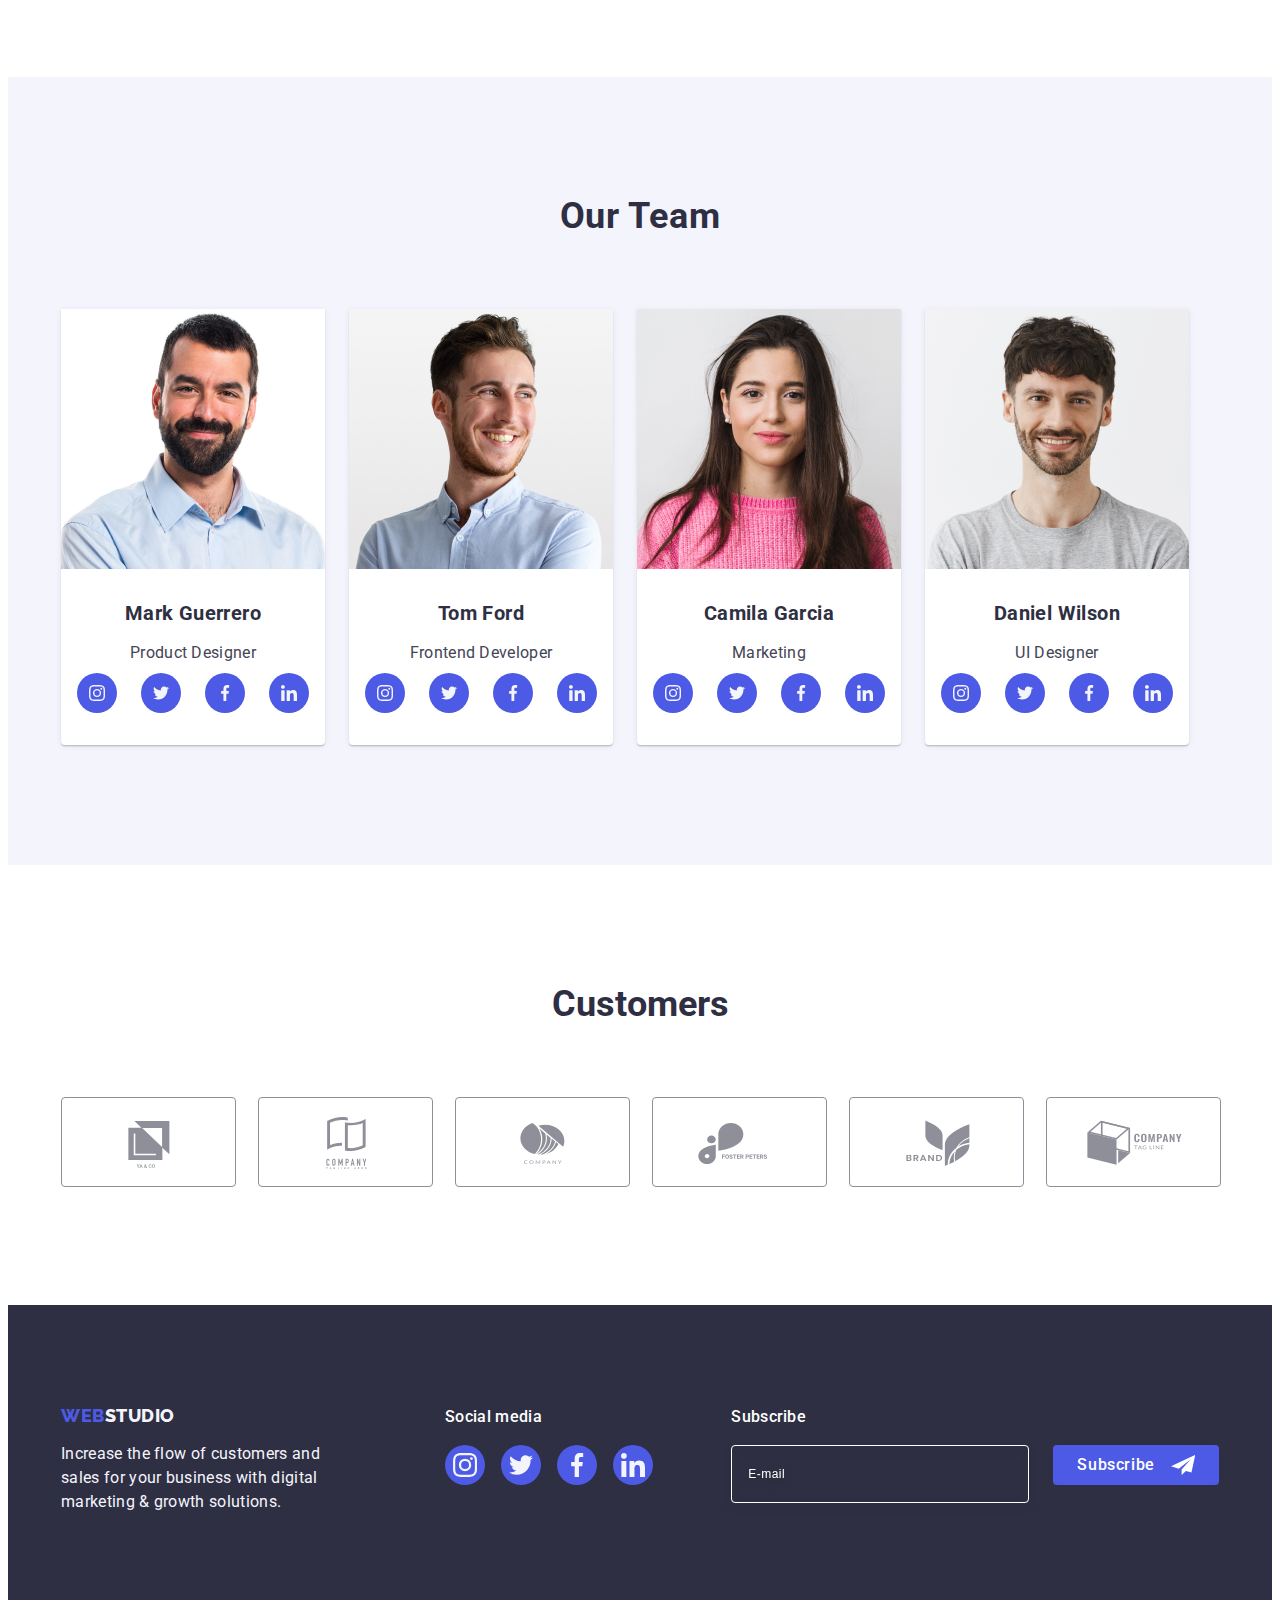
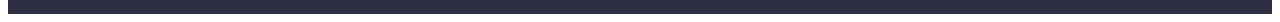
==== commit 43aa7887: "goit-markup-hw-06" ====
--- a/index.html
+++ b/index.html
@@ -27,7 +27,7 @@
                 <!-- Логотип ссылка - class="link"-убирає підкреслення-->
                 <a href="./index.html" class="header-logo link">Web<span>Studio</span></a>
                 <ul class="header-menu list">
-                    <li><a href="./index.html" class="header-menu-link link">Studio</a></li>
+                    <li><a href="./index.html" class="header-menu-link link psevdo"><span>Studio</span></a></li>
                     <li><a href="./portfolio.html" class="header-menu-link link">Portfolio</a></li>
                     <li><a href="" class="header-menu-link link">Contacts</a></li>
                 </ul>
@@ -60,7 +60,7 @@
                     <li class="benefits-item">
                         <div class="benefits-item-list">
                             <svg width="64" height="64">
-                                <use href="./images/symbol.svg#icon-antenna"></use>
+                                <use href="./images/icon.svg#icon-antenna"></use>
                             </svg>
                         </div>
                         <h3 class="benefits-subtitle link">Strategy</h3>
@@ -70,7 +70,7 @@
                     <li class="benefits-item">
                         <div class="benefits-item-list">
                             <svg width="64" height="64">
-                                <use href="./images/symbol.svg#icon-clock"></use>
+                                <use href="./images/icon.svg#icon-clock"></use>
                             </svg>
                         </div>
                         <h3 class="benefits-subtitle link">Punctuality</h3>
@@ -80,7 +80,7 @@
                     <li class="benefits-item">
                         <div class="benefits-item-list">
                             <svg width="64" height="64">
-                                <use href="./images/symbol.svg#icon-compik"></use>
+                                <use href="./images/icon.svg#icon-compik"></use>
                             </svg>
                         </div>
                         <h3 class="benefits-subtitle link">Diligence</h3>
@@ -90,7 +90,7 @@
                     <li class="benefits-item">
                         <div class="benefits-item-list">
                             <svg width="64" height="64">
-                                <use href="./images/symbol.svg#icon-kosmonavt"></use>
+                                <use href="./images/icon.svg#icon-kosmonavt"></use>
                             </svg>
                         </div>
                         <h3 class="benefits-subtitle link">Technologies</h3>
@@ -119,9 +119,9 @@
         </section>
 
         <section id="team" class="team">
-            <div class="container container-team">
+            <div class="container">
                 <h2 class="team-title">Our Team </h2>
-                <ul class="team list">
+                <ul class="teamlist list">
                     <li class="team-item">
                         <img src="./images/img.jpg" alt="MarkGuerrero" width="264" />
                         <div class="container-team">
@@ -131,28 +131,28 @@
                                 <li class="footer-icons-title">
                                     <a href="https://www.instagram.com" class="team-icons-link link"><svg
                                             class="footer-icon" width="16" height="16">
-                                            <use href="./images/icons.svg#icon-instagram1"></use>
+                                            <use href="./images/icons.svg#icon-instagram"></use>
                                         </svg>
                                     </a>
                                 </li>
                                 <li class="footer-icons-title">
                                     <a href="https://twitter.com" class="team-icons-link link"><svg class="footer-icon"
                                             width="16" height="16">
-                                            <use href="./images/icons.svg#icon-twitter1"></use>
+                                            <use href="./images/icons.svg#icon-twitter"></use>
                                         </svg>
                                     </a>
                                 </li>
                                 <li class="footer-icons-title">
                                     <a href="https://www.facebook.com" class="team-icons-link link"><svg
                                             class="footer-icon" width="16" height="16">
-                                            <use href="./images/icons.svg#icon-facebook1"></use>
+                                            <use href="./images/icons.svg#icon-facebook"></use>
                                         </svg>
                                     </a>
                                 </li>
                                 <li class="footer-icons-title">
                                     <a href="https://ua.linkedin.com" class="team-icons-link link"><svg
                                             class="footer-icon" width="16" height="16">
-                                            <use href="./images/icons.svg#icon-linkedin1"></use>
+                                            <use href="./images/icons.svg#icon-linkedin"></use>
                                         </svg>
                                     </a>
                                 </li>
@@ -168,28 +168,28 @@
                                 <li class="footer-icons-title">
                                     <a href="https://www.instagram.com" class="team-icons-link link"><svg
                                             class="footer-icon" width="16" height="16">
-                                            <use href="./images/icons.svg#icon-instagram1"></use>
+                                            <use href="./images/icons.svg#icon-instagram"></use>
                                         </svg>
                                     </a>
                                 </li>
                                 <li class="footer-icons-title">
                                     <a href="https://twitter.com" class="team-icons-link link"><svg class="footer-icon"
                                             width="16" height="16">
-                                            <use href="./images/icons.svg#icon-twitter1"></use>
+                                            <use href="./images/icons.svg#icon-twitter"></use>
                                         </svg>
                                     </a>
                                 </li>
                                 <li class="footer-icons-title">
                                     <a href="https://www.facebook.com" class="team-icons-link link"><svg
                                             class="footer-icon" width="16" height="16">
-                                            <use href="./images/icons.svg#icon-facebook1"></use>
+                                            <use href="./images/icons.svg#icon-facebook"></use>
                                         </svg>
                                     </a>
                                 </li>
                                 <li class="footer-icons-title">
                                     <a href="https://ua.linkedin.com" class="team-icons-link link"><svg
                                             class="footer-icon" width="16" height="16">
-                                            <use href="./images/icons.svg#icon-linkedin1"></use>
+                                            <use href="./images/icons.svg#icon-linkedin"></use>
                                         </svg>
                                     </a>
                                 </li>
@@ -205,28 +205,28 @@
                                 <li class="footer-icons-title">
                                     <a href="https://www.instagram.com" class="team-icons-link link"><svg
                                             class="footer-icon" width="16" height="16">
-                                            <use href="./images/icons.svg#icon-instagram1"></use>
+                                            <use href="./images/icons.svg#icon-instagram"></use>
                                         </svg>
                                     </a>
                                 </li>
                                 <li class="footer-icons-title">
                                     <a href="https://twitter.com" class="team-icons-link link"><svg class="footer-icon"
                                             width="16" height="16">
-                                            <use href="./images/icons.svg#icon-twitter1"></use>
+                                            <use href="./images/icons.svg#icon-twitter"></use>
                                         </svg>
                                     </a>
                                 </li>
                                 <li class="footer-icons-title">
                                     <a href="https://www.facebook.com" class="team-icons-link link"><svg
                                             class="footer-icon" width="16" height="16">
-                                            <use href="./images/icons.svg#icon-facebook1"></use>
+                                            <use href="./images/icons.svg#icon-facebook"></use>
                                         </svg>
                                     </a>
                                 </li>
                                 <li class="footer-icons-title">
                                     <a href="https://ua.linkedin.com" class="team-icons-link link"><svg
                                             class="footer-icon" width="16" height="16">
-                                            <use href="./images/icons.svg#icon-linkedin1"></use>
+                                            <use href="./images/icons.svg#icon-linkedin"></use>
                                         </svg>
                                     </a>
                                 </li>
@@ -242,28 +242,28 @@
                                 <li class="footer-icons-title">
                                     <a href="https://www.instagram.com" class="team-icons-link link"><svg
                                             class="footer-icon" width="16" height="16">
-                                            <use href="./images/icons.svg#icon-instagram1"></use>
+                                            <use href="./images/icons.svg#icon-instagram"></use>
                                         </svg>
                                     </a>
                                 </li>
                                 <li class="footer-icons-title">
                                     <a href="https://twitter.com" class="team-icons-link link"><svg class="footer-icon"
                                             width="16" height="16">
-                                            <use href="./images/icons.svg#icon-twitter1"></use>
+                                            <use href="./images/icons.svg#icon-twitter"></use>
                                         </svg>
                                     </a>
                                 </li>
                                 <li class="footer-icons-title">
                                     <a href="https://www.facebook.com" class="team-icons-link link"><svg
                                             class="footer-icon" width="16" height="16">
-                                            <use href="./images/icons.svg#icon-facebook1"></use>
+                                            <use href="./images/icons.svg#icon-facebook"></use>
                                         </svg>
                                     </a>
                                 </li>
                                 <li class="footer-icons-title">
                                     <a href="https://ua.linkedin.com" class="team-icons-link link"><svg
                                             class="footer-icon" width="16" height="16">
-                                            <use href="./images/icons.svg#icon-linkedin1"></use>
+                                            <use href="./images/icons.svg#icon-linkedin"></use>
                                         </svg>
                                     </a>
                                 </li>
@@ -282,42 +282,42 @@
                     <li class="clients-item">
                         <a href="" class="clients-link link">
                             <svg class="clients-icon" width="104" height="56">
-                                <use href="./images/logo.svg#icon-logo5"></use>
-                            </svg>
-                        </a>
-                    </li>
-                    <li class="clients-item">
-                        <a href="" class="clients-link link">
-                            <svg class="clients-icon" width="104" height="56">
-                                <use href="./images/logo.svg#icon-logo4"></use>
-                            </svg>
-                        </a>
-                    </li>
-                    <li class="clients-item">
-                        <a href="" class="clients-link link">
-                            <svg class="clients-icon" width="104" height="56">
-                                <use href="./images/logo.svg#icon-logo3"></use>
-                            </svg>
-                        </a>
-                    </li>
-                    <li class="clients-item">
-                        <a href="" class="clients-link link">
-                            <svg class="clients-icon" width="104" height="56">
-                                <use href="./images/logo.svg#icon-logo2"></use>
-                            </svg>
-                        </a>
-                    </li>
-                    <li class="clients-item">
-                        <a href="" class="clients-link link">
-                            <svg class="clients-icon" width="104" height="56">
-                                <use href="./images/logo.svg#icon-logo1"></use>
-                            </svg>
-                        </a>
-                    </li>
-                    <li class="clients-item">
-                        <a href="" class="clients-link link">
-                            <svg class="clients-icon" width="104" height="56">
-                                <use href="./images/logo.svg#icon-logo"></use>
+                                <use href="./images/icon.svg#icon-logo"></use>
+                            </svg>
+                        </a>
+                    </li>
+                    <li class="clients-item">
+                        <a href="" class="clients-link link">
+                            <svg class="clients-icon" width="104" height="56">
+                                <use href="./images/icon.svg#icon-log"></use>
+                            </svg>
+                        </a>
+                    </li>
+                    <li class="clients-item">
+                        <a href="" class="clients-link link">
+                            <svg class="clients-icon" width="104" height="56">
+                                <use href="./images/icon.svg#icon-lego"></use>
+                            </svg>
+                        </a>
+                    </li>
+                    <li class="clients-item">
+                        <a href="" class="clients-link link">
+                            <svg class="clients-icon" width="104" height="56">
+                                <use href="./images/icon.svg#icon-legos"></use>
+                            </svg>
+                        </a>
+                    </li>
+                    <li class="clients-item">
+                        <a href="" class="clients-link link">
+                            <svg class="clients-icon" width="104" height="56">
+                                <use href="./images/icon.svg#icon-ligo"></use>
+                            </svg>
+                        </a>
+                    </li>
+                    <li class="clients-item">
+                        <a href="" class="clients-link link">
+                            <svg class="clients-icon" width="104" height="56">
+                                <use href="./images/icon.svg#icon-company"></use>
                             </svg>
                         </a>
                     </li>
@@ -340,104 +340,105 @@
                     <li class="footer-icons-title">
                         <a href="https://www.instagram.com" class="footer-icons-link link"><svg class="footer-icon"
                                 width="24" height="24">
-                                <use href="./images/icons.svg#icon-instagram1"></use>
+                                <use href="./images/icons.svg#icon-instagram"></use>
                             </svg>
                         </a>
                     </li>
                     <li class="footer-icons-title">
                         <a href="https://twitter.com" class="footer-icons-link link"><svg class="footer-icon" width="24"
                                 height="24">
-                                <use href="./images/icons.svg#icon-twitter1"></use>
+                                <use href="./images/icons.svg#icon-twitter"></use>
                             </svg>
                         </a>
                     </li>
                     <li class="footer-icons-title">
                         <a href="https://www.facebook.com" class="footer-icons-link link"><svg class="footer-icon"
                                 width="24" height="24">
-                                <use href="./images/icons.svg#icon-facebook1"></use>
+                                <use href="./images/icons.svg#icon-facebook"></use>
                             </svg>
                         </a>
                     </li>
                     <li class="footer-icons-title">
                         <a href="https://ua.linkedin.com" class="footer-icons-link link"><svg class="footer-icon"
                                 width="24" height="24">
-                                <use href="./images/icons.svg#icon-linkedin1"></use>
-                            </svg>
-                        </a>
-                    </li>
-                </ul>
-            </div>
-<div class="footer-forma">
-    <p class="footer-form-text">Subscribe</p>
-         <form class="footer-form">
-    <label class="footer-email" for="footer-email">
-         <input class="footer-input" name="email" id="footer-email" placeholder="E-mail" type="email" />
-    </label>
-         <button type="submit" class="footer-form-button">Subscribe<svg class="icon-telegram" width="24" height="24"><use href="./images/icon-frame.svg#icon-telegram"></use></svg>
-    </button>
-    </form>
+                                <use href="./images/icons.svg#icon-linkedin"></use>
+                            </svg>
+                        </a>
+                    </li>
+                </ul>
+            </div>
+    <div class="footer-forma">
+        <p class="footer-form-text">Subscribe</p>
+        <form class="footer-form">
+            <label class="footer-email" for="footer-email">
+                <input class="footer-input" name="email" id="footer-email" placeholder="E-mail" type="email" />
+            </label>
+            <button type="submit" class="footer-form-button">Subscribe<svg class="icon-telegram" width="24" height="24">
+                    <use href="./images/icons.svg#icon-telegram"></use>
+                </svg>
+            </button>
+        </form>
     </div>
     </div>
     </footer>
 
     <div class="backdrop is-hidden" data-modal>
-        <div class="modal modal-container">
+        <div class="modal">
             <button type="button" class="modal-btt" data-modal-close>
                 <svg class="modal-icon" width="8" height="8">
-                    <use href="./images/closed.svg#icon-close"></use>
+                    <use href="./images/icons.svg#icon-close"></use>
                 </svg>
             </button>
             <p class="modal-title">Leave your contacts and we will call you back</p>
-<form class="modal-form">
-    <!-------------------------- Name ------------------->
+            <form class="modal-form">
+                <!-------------------------- Name ------------------->
     <div class="modal-field">
-        <label class="modal-label" for="user-name">Name</label>
+            <label class="modal-label" for="user-name">Name</label>
         <div class="input-wrap">
             <input type="text" class="modal-input" id="user-name" name="user-name" />
-            <svg class="input-icon" width="18" height="24">
-                <use href="./images/icon-frame.svg#icon-persona"></use>
+        <svg class="input-icon" width="18" height="24">
+            <use href="./images/icons.svg#icon-person"></use></svg>
+                    </div>
+                </div>
+<!-------------------------- Phone ------------------->
+<div class="modal-field">
+    <label class="modal-label" for="user-phone">Phone</label>
+    <div class="input-wrap">
+        <input type="tel" class="modal-input" id="user-phone" name="user-phone" />
+        <svg class="input-icon" width="18" height="24">
+            <use href="./images/icons.svg#icon-telephone"></use>
+        </svg>
+    </div>
+</div>
+<!-------------------------- Email -------------------->
+<div class="modal-field">
+    <label class="modal-label" for="user-email">Email</label>
+    <div class="input-wrap">
+        <input type="email" class="modal-input" id="user-email" name="user-email" />
+        <svg class="input-icon" width="18" height="24">
+            <use href="./images/icons.svg#icon-email"></use>
+        </svg>
+    </div>
+</div>
+<!--------------------------Комент--------------------->
+<div class="modal-comment">
+    <label class="modal-label" for="user-comment">Comment</label>
+    <textarea id="user-comment" class="modal-textarea" placeholder="Text input" name="user-comment"></textarea>
+</div>
+<!--------------------Checkbox форма ------------------->
+<div class="checkbox-box">
+    <input class="privacy-checkbox visually-hidden" id="user-privacy" type="checkbox" name="user-privacy"
+        value="true" />
+    <label class="privacy-label" for="user-privacy">
+        <span class="checkbox-box-svg">
+            <svg class="checkbox-svg" width="10" height="8">
+                <use href="./images/icons.svg#icon-vector"></use>
             </svg>
-        </div>
-    </div>
-    <!-------------------------- Phone ------------------->
-    <div class="modal-field">
-        <label class="modal-label" for="user-phone">Phone</label>
-        <div class="input-wrap">
-            <input type="tel" class="modal-input" id="user-phone" name="user-phone" />
-            <svg class="input-icon" width="18" height="24">
-                <use href="./images/icon-phoneblack.svg#icon-phone"></use>
-            </svg>
-        </div>
-    </div>
-    <!-------------------------- Email -------------------->
-    <div class="modal-field">
-        <label class="modal-label" for="user-email">Email</label>
-        <div class="input-wrap">
-            <input type="email" class="modal-input" id="user-email" name="user-email" />
-            <svg class="input-icon" width="18" height="24">
-                <use href="./images/icon-emailblack.svg#icon-email"></use>
-            </svg>
-        </div>
-    </div>
-    <!--------------------------Комент--------------------->
-    <div class="modal-comment">
-        <label class="modal-label" for="user-comment">Comment</label>
-        <textarea id="user-comment" class="modal-textarea" placeholder="Text input" name="user-comment"></textarea>
-    </div>
-    <!--------------------Checkbox форма ------------------->
-    <div class="checkbox-box">
-        <input class="privacy-checkbox visually-hidden" id="user-privacy" type="checkbox" name="user-privacy"
-            value="true" />
-        <label class="privacy-label" for="user-privacy">
-            <span class="checkbox-box-svg">
-    <svg class="checkbox-svg" width="10" height="8">
-                    <use href="./images/icon-checkbox.svg#icon-vector"></use>
-                </svg>
-            </span>
-            I accept the terms and conditions of the<a href="#" class="privacy-link link">Privacy Policy</a>
-        </label>
-    </div>
-    <button class="modal-button" type="submit">Send</button>
+        </span>
+        I accept the terms and conditions of the<a href="#" class="privacy-link link">Privacy Policy</a>
+    </label>
+</div>
+<button class="modal-button" type="submit">Send</button>
 </form>
         </div>
     </div>
--- a/css/styles.css
+++ b/css/styles.css
@@ -69,6 +69,7 @@
         color: #4D5AE5;}
 
 .header-logo span {color: #2E2F42;}
+.header-menu-link span {color: #4D5AE5;}
 
 .headercolortext {
         font-family: 'Raleway';
@@ -81,7 +82,8 @@
 
 .header-menu {
         padding-left: 0;
-        margin: 0;
+        margin: 0px;
+        
         display: flex;
         align-items: center;
         gap: 40px;}
@@ -93,28 +95,36 @@
 
 .header-menu-link {
         font-family: 'Roboto';
-        font-weight: 500;
-        font-size: 16px;
-        line-height: 1.5;
-        letter-spacing: 0.02em;
-        cursor: pointer;
-        display: block;
-        padding: 24px 0;
-        color: var(--title-color);
+                font-weight: 500;
+                font-size: 16px;
+                line-height: 1.5;
+                letter-spacing: 0.02em;
+                cursor: pointer;
+                display: block;
+                padding: 24px 0;
+                color: var(--title-color);
+                position: relative;
+                transition: color 250ms cubic-bezier(0.4, 0, 0.2, 1);
+        
+        }
+
+.psevdo {
         position: relative;
         color: #404bbf;
-        transition: color 250ms cubic-bezier(0.4, 0, 0.2, 1);
-
-}
-
-.header-menu-link::after {
+        
+}
+
+.psevdo::after {
         content: '';
         position: absolute;
         left: 0;
+        width: 100%;
         bottom: -1px;
         height: 4px;
         background-color: #404bbf;
-        border-radius: 2px;}
+        border-radius: 2px;
+}
+
 
 .header-menu-link:hover {color: #404bbf;}
 
@@ -147,6 +157,7 @@
         background-repeat: no-repeat;
         background-position: center;
         background-size: cover;
+        margin:auto;
 }
 
 .hero-title {
@@ -158,6 +169,7 @@
         letter-spacing: 0.02em;
         margin-left: auto;
         margin-right: auto;
+        margin-bottom: 48px;
         color: #FFFFFF;
 }
 
@@ -193,6 +205,10 @@
 .benefits {
         display: flex;
         gap: 24px;
+}
+
+.list {
+        margin: 0;
         padding-left: 0;
 }
 
@@ -237,7 +253,7 @@
 }
 
 .benefits-item-text {
-        margin-bottom: 8px;
+        
         font-size: 16px;
         line-height: 1.5;
         letter-spacing: 0.02em;
@@ -246,7 +262,7 @@
 
 /**-----------------------Section3----------*/
 .electronica-section {
-        padding-top: 120px;
+        padding-top: 0;
         padding-bottom: 120px;
 }
 
@@ -288,8 +304,8 @@
         color: #2E2F42;
 }
 
-.team {
-display: flex;
+.teamlist {
+        display: flex;
         gap: 24px;
 }
 
@@ -302,7 +318,7 @@
 }
 
 .container-team {
-        padding: 32px 0 32px;}
+        padding: 32px 0;}
 
 .team-icons-list {
         justify-content: center;
@@ -348,7 +364,7 @@
         font-weight: 400;
         font-size: 16px;
         line-height: 1.5;
-        text-align: center;
+        padding: 8px;
         letter-spacing: 0.02em;
         color: var(--second-text-color);
 }
@@ -366,6 +382,7 @@
 .clients-title {
         font-size: 36px;
         line-height: 1.11;
+        text-align: center;
         color: var(--title-color);      
         margin-bottom: 72px;
 }
@@ -399,18 +416,16 @@
 .clients-link:hover {
         border-color: #404bbf;
         cursor: pointer;
-        color: #404bbf;
+        --color3: #404bbf;
                 }
                 
 .clients-link:focus {
         border-color: #404bbf;
         cursor: pointer;
-        color: #404bbf;
-}
-
-.clients-icon {
-        fill: currentColor;
-}
+        --color3: #404bbf;
+}
+
+
 /** -------------------Footer---------------- */
 .footer {
         padding-top: 100px;
@@ -515,66 +530,70 @@
 }
 
 /** -------------------FooterContinue---------------- */
-.footer-forma {margin-left: 80px;}
+.footer-forma {
+        margin-left: auto;
+}
 
 .footer-form-text {
-  font-weight: 500;
-  font-size: 16px;
-  line-height: 1.5;
-  letter-spacing: 0.02em;
-  color: #ffffff;
-  margin-bottom: 16px;
+        font-weight: 500;
+        font-size: 16px;
+        line-height: 1.5;
+        letter-spacing: 0.02em;
+        color: #ffffff;
+        margin-bottom: 16px;
 }
 
 .footer-form {
-  display: flex;
-  gap: 24px;}
+        display: flex;
+        gap: 24px;
+}
 
 .footer-input {
-  display: block;
-  font-size: 12px;
-  line-height: 1.5;
-  letter-spacing: 0.04em;
-  border: 1px solid #ffffff;
-  filter: drop-shadow(0px 4px 4px rgba(0, 0, 0, 0.15));
-  border-radius: 4px;
-  background-color: transparent;
-  margin-right: 24px;
-  padding: 8px 16px;
-  color: #ffffff;
-  width: 264px;
-  height: 40px;
+        display: block;
+        font-size: 12px;
+        line-height: 1.5;
+        letter-spacing: 0.04em;
+        border: 1px solid #ffffff;
+        filter: drop-shadow(0px 4px 4px rgba(0, 0, 0, 0.15));
+        border-radius: 4px;
+        background-color: transparent;
+       
+        padding: 8px 16px;
+        color: #ffffff;
+        width: 264px;
+        height: 40px;
 }
 
 .footer-input::placeholder {
-  font-size: 12px;
-  line-height: 2;
-  letter-spacing: 0.04em;
-  color: #ffffff;
+        font-size: 12px;
+        line-height: 2;
+        letter-spacing: 0.04em;
+        color: #ffffff;
 }
 
 .footer-form-button {
-  font-family: "Roboto", sans-serif;
-  font-weight: 500;
-  font-size: 16px;
-  line-height: 1.5;
-  letter-spacing: 0.04em;
-  color: #ffffff;
-  background-color: #4d5ae5;
-  padding: 10px 24px;
-  border: none;
-  border-radius: 4px;
-  display: flex;
-  cursor: pointer;
-  justify-content: center;
-  align-items: center;
-  height: 40px;
-  min-width: 165px;
+        font-family: "Roboto", sans-serif;
+        font-weight: 500;
+        font-size: 16px;
+        line-height: 1.5;
+        letter-spacing: 0.04em;
+        color: #ffffff;
+        background-color: #4d5ae5;
+        padding: 10px 24px;
+        border: none;
+        border-radius: 4px;
+        display: flex;
+        cursor: pointer;
+        justify-content: center;
+        align-items: center;
+        height: 40px;
+        min-width: 165px;
 }
 
 .icon-telegram {
-  color: #ffffff;
-  margin-left: 16px;}
+        color: #ffffff;
+        margin-left: 16px;
+}
 
 /** -------------------Portfolio---------------- */
 
@@ -600,6 +619,8 @@
         justify-content: center;
         gap: 24px;
         margin-bottom: 72px;
+        position: relative;
+        overflow: hidden;
 }
 
 .portfpage-btn {
@@ -615,18 +636,28 @@
         gap: 24px;
         color: var(--logo-color);
         background-color: var(--main-text-color);
+        transition: color 250ms cubic-bezier(0.4, 0, 0.2, 1),
+                        background-color 250ms cubic-bezier(0.4, 0, 0.2, 1),
+                        border-color 250ms cubic-bezier(0.4, 0, 0.2, 1),
+                        box-shadow 250ms cubic-bezier(0.4, 0, 0.2, 1);
 }
 
 .portfpage-btn:hover {
         color: #FFFFFF;
         background-color: #404BBF;
         border: 1px solid transparent;
+        box-shadow: 0px 3px 1px rgba(0, 0, 0, 0.1),
+                0px 2px 1px rgba(0, 0, 0, 0.08),
+                0px 2px 2px rgba(0, 0, 0, 0.12);
 }
 
 .portfpage-btn:focus {
         color: #FFFFFF;
         background-color: #404BBF;
         border: 1px solid transparent;
+        box-shadow: 0px 3px 1px rgba(0, 0, 0, 0.1), 
+                    0px 2px 1px rgba(0, 0, 0, 0.08), 
+                0px 2px 2px rgba(0, 0, 0, 0.12);
 }
 
 .portfcard {
@@ -635,12 +666,66 @@
         flex-wrap: wrap;
         column-gap: 24px;
         row-gap: 48px;
-        margin-bottom: 72px;
+       
 }
 
 .portfcards {
         width: calc((100% - 48px) / 3);
-}
+        position: relative;
+        overflow: hidden;
+       }
+
+.portfcards-link {
+                display: block;
+        transition: box-shadow 250ms cubic-bezier(0.4, 0, 0.2, 1);
+        }
+     
+.wrapper {
+        display: flex;
+        justify-content: center;
+        gap: 24px;
+        position: relative;
+        overflow: hidden;
+}
+
+.portfcards-cover-text {
+        position: absolute;
+        top: 0;
+        left: 0;
+        font-size: 16px;
+        line-height: 1.5;
+        letter-spacing: 0.02em;
+        color: var(--main-text-color);
+        background-color: #4d5ae5;
+        height: 100%;
+        width: 100%;
+        padding: 40px 32px;
+        transform: translateY(100%);
+        transition: transform 250ms cubic-bezier(0.4, 0, 0.2, 1);
+}
+
+.portfcards-link:hover .portfcards-cover-text,
+.portfcards-link:focus .portfcards-cover-text {
+        transform: translateY(0%);
+}
+
+.portfcards-link:hover {
+
+        box-shadow: 0px 1px 6px rgba(46, 47, 66, 0.08),
+                0px 1px 1px rgba(46, 47, 66, 0.16), 0px 2px 1px rgba(46, 47, 66, 0.08);
+}
+
+.portfcards-link:focus {
+
+        box-shadow: 0px 1px 6px rgba(46, 47, 66, 0.08),
+                0px 1px 1px rgba(46, 47, 66, 0.16), 0px 2px 1px rgba(46, 47, 66, 0.08);
+}
+
+.portf {
+        padding: 32px 16px;
+        border: 1px solid #e7e9fc;
+        border-top: none;
+        }
 
 .portfolio {
         font-family: 'Roboto', sans-serif;
@@ -651,13 +736,6 @@
         letter-spacing: 0.02em;
         color: var(--title-color);
         margin-bottom: 8px;
-}
-
-.container-portfpage {
-        border: 1px solid #e7e9fc;
-        padding: 32px 16px;
-        border-top: none;
-        width: 360px;
 }
 
 .portfcontent {
@@ -689,6 +767,7 @@
 }
 
 .modal {
+        padding: 72px 24px 24px 24px;
         position: absolute;
         top: 50%;
         left: 50%;
@@ -717,7 +796,6 @@
         cursor: pointer;
         transition: background-color 250ms cubic-bezier(0.4, 0, 0.2, 1), border 250ms cubic-bezier(0.4, 0, 0.2, 1);
 }
-
 .modal-btt:hover {
         background-color: #404bbf;
         border: none;
@@ -733,30 +811,38 @@
 }
 
 
-.modal-container {padding: 72px 24px 24px 24px;}
+.modal-container {
+        padding: 72px 24px 24px 24px;
+}
 
 .modal-title {
-                font-weight: 500;
-                font-size: 16px;
-                line-height: 1.5;
-                text-align: center;
-                letter-spacing: 0.02em;
-                margin-bottom: 16px;
-                color: var(--title-color);}
-
-/**------------------------Форми модалки -----------**/ 
-.modal-field {margin-bottom: 8px;}
-                
+        font-weight: 500;
+        font-size: 16px;
+        line-height: 1.5;
+        text-align: center;
+        letter-spacing: 0.02em;
+        margin-bottom: 16px;
+        color: var(--title-color);
+}
+
+/**------------------------Форми модалки -----------**/
+.modal-field {
+        margin-bottom: 8px;
+}
+
 .modal-label {
         font-size: 12px;
         line-height: 1.17;
         letter-spacing: 0.04em;
         color: #8e8f99;
         display: block;
-        margin-bottom: 4px;}
-                
-.input-wrap {   position: relative;}
-                
+        margin-bottom: 4px;
+}
+
+.input-wrap {
+        position: relative;
+}
+
 .modal-input {
         width: 100%;
         height: 40px;
@@ -768,26 +854,32 @@
         display: block;
         outline: transparent;
         transition: border-color 250ms cubic-bezier(0.4, 0, 0.2, 1);
-        }
-                     
+}
+
 .input-icon {
         position: absolute;
         left: 16px;
         top: 50%;
         transform: translateY(-50%);
-        transition: fill 250ms cubic-bezier(0.4, 0, 0.2, 1);}
-                
-.modal-input:focus {border-color: #4d5ae5;}
-                
-.modal-input:focus+.input-icon {fill: #4d5ae5;}
-                
+        transition: fill 250ms cubic-bezier(0.4, 0, 0.2, 1);
+}
+
+.modal-input:focus {
+border-color: #4d5ae5;
+}
+
+.modal-input:focus+.input-icon {
+        fill: #4d5ae5;
+}
+
 /**-------------------Comment--------**/
 .modal-comment {
         display: flex;
         flex-direction: column;
         gap: 4px;
-        margin-bottom: 16px;}
-                
+        margin-bottom: 16px;
+}
+
 .modal-textarea {
         width: 100%;
         height: 120px;
@@ -801,33 +893,41 @@
         border: 1px solid rgba(46, 47, 66, 0.4);
         resize: none;
         color: rgba(46, 47, 66, 0.4);
-        transition: border-color 250ms cubic-bezier(0.4, 0, 0.2, 1);}
-                
-.modal-textarea:focus {border-color: #4d5ae5;}
-                
+        transition: border-color 250ms cubic-bezier(0.4, 0, 0.2, 1);
+}
+
+.modal-textarea:focus {
+        border-color: #4d5ae5;
+}
+
 /**-----------checkbox--------**/
-                                
+
 .modal-textarea::placeholder {
         font-size: 12px;
         line-height: 1.17;
         letter-spacing: 0.04em;
-        color: rgba(46, 47, 66, 0.4);}
-                
-.checkbox-box {margin-bottom: 24px;}
-                
+        color: rgba(46, 47, 66, 0.4);
+}
+
+.checkbox-box {
+        margin-bottom: 24px;
+}
+
 .privacy-checkbox {}
-                
+
 .privacy-checkbox:checked+.privacy-label>.checkbox-box-svg {
-                                        background-color: #404bbf;
-                                        border: none;
-                                        fill: #f4f4fd;}
-                
+        background-color: #404bbf;
+        border: none;
+        fill: #f4f4fd;
+}
+
 .privacy-link {
         color: #4d5ae5;
         text-decoration: underline;
         display: inline-block;
-        margin-left: 3px;}
-                
+        margin-left: 3px;
+}
+
 .checkbox-box-svg {
         margin-right: 8px;
         width: 16px;
@@ -835,23 +935,28 @@
         border: 1px solid rgba(46, 47, 66, 0.4);
         border-radius: 2px;
         transition: background-color 250ms cubic-bezier(0.4, 0, 0.2, 1), border 250ms cubic-bezier(0.4, 0, 0.2, 1),
-        fill 250ms cubic-bezier(0.4, 0, 0.2, 1);
+                fill 250ms cubic-bezier(0.4, 0, 0.2, 1);
         display: inline-flex;
         align-items: center;
         justify-content: center;
-        fill: transparent;}
-                
-.checkbox-svg {}
-                
+        fill: transparent;
+}
+
+.checkbox-svg:hover {
+        background-color: #404bbf;
+        border: none;
+}
+
 .privacy-label {
         font-size: 12px;
         line-height: 1.17;
         letter-spacing: 0.04em;
         color: #8e8f99;
-        display: block;}
-                
+        display: block;
+}
+
 /**------------modal-button--------**/
-                                
+
 .modal-button {
         position: absolute;
         display: block;
@@ -870,7 +975,7 @@
         letter-spacing: 0.04em;
         color: #ffffff;
         transition: background-color 250ms cubic-bezier(0.4, 0, 0.2, 1);
-                                }
+}
 
     
     
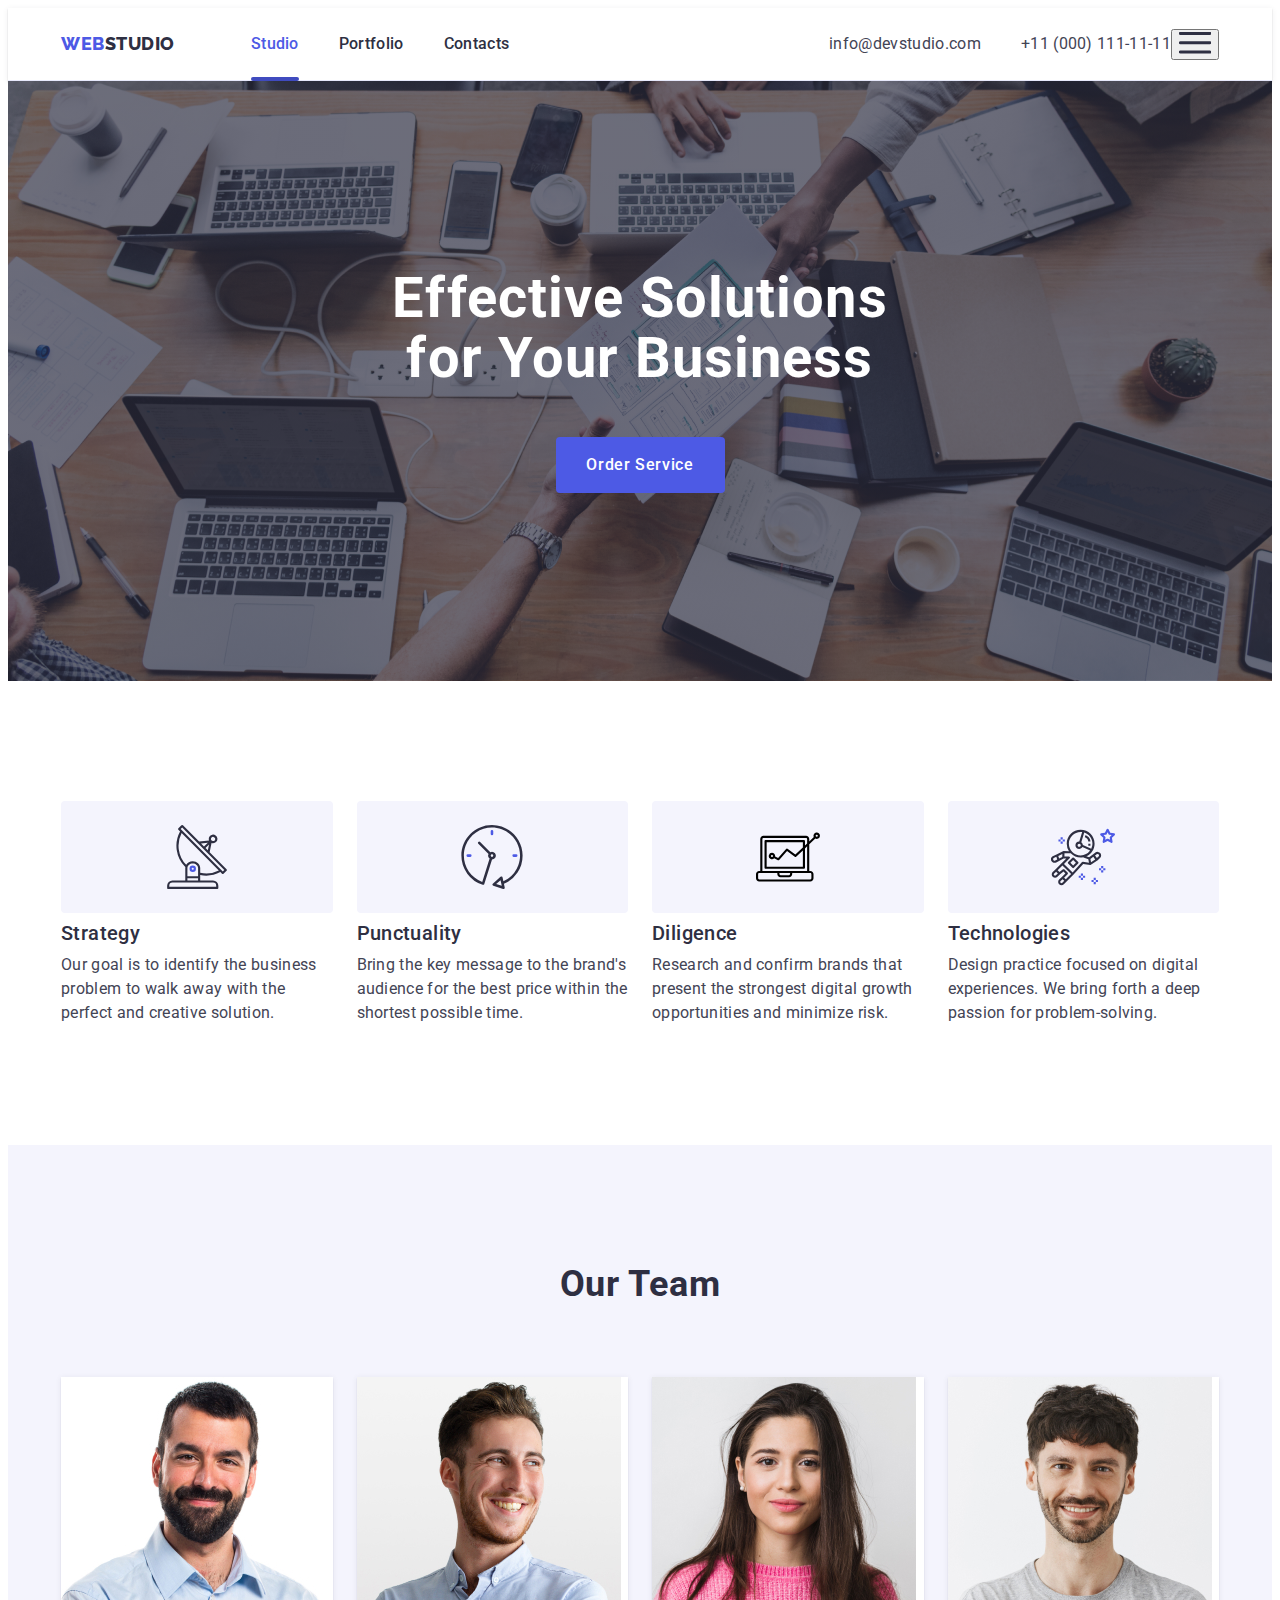
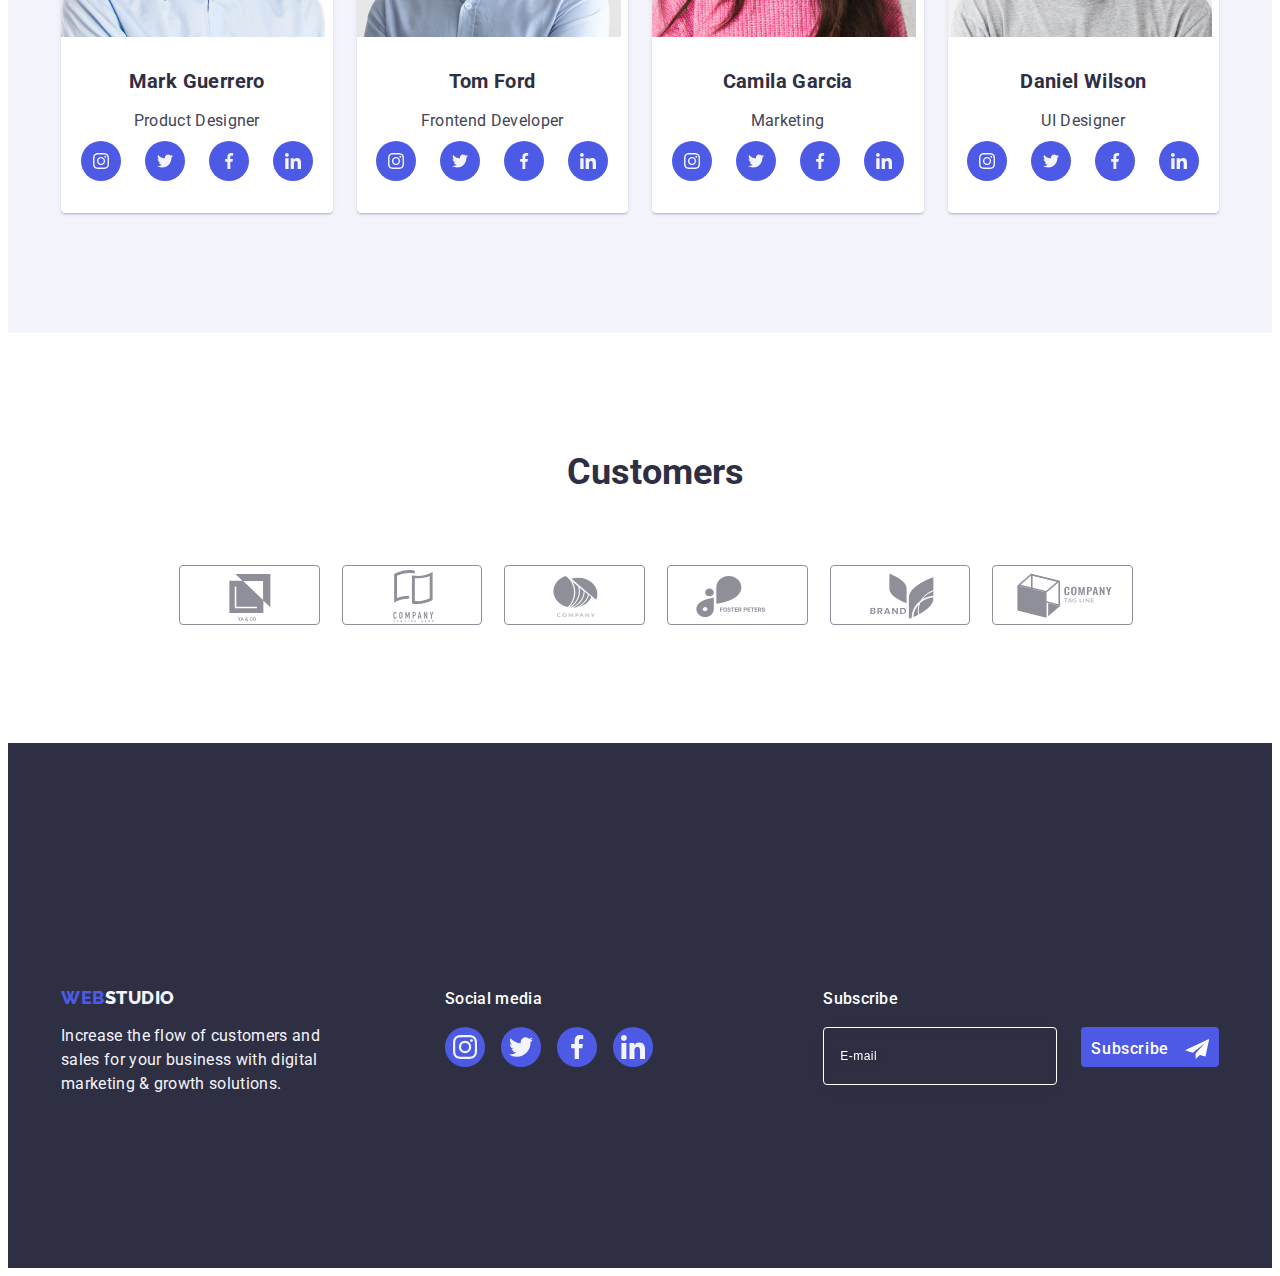
==== commit 71d695a5: "Update index.html" ====
--- a/index.html
+++ b/index.html
@@ -16,16 +16,17 @@
         integrity="sha512-4xo8blKMVCiXpTaLzQSLSw3KFOVPWhm/TRtuPVc4WG6kUgjH6J03IBuG7JZPkcWMxJ5huwaBpOpnwYElP/m6wg=="
         crossorigin="anonymous" referrerpolicy="no-referrer" />
     <link rel="stylesheet" href="./css/styles.css">
+    <link rel="stylesheet" href="./css/media.css">
 </head>
 
 <body>
     <!-- Шапка -->
     <!---------------створюємо класи Header для зміни шрифту текста Логотип фірми-->
-    <header class="header">
+   <header class="header">
         <div class="container container-header">
             <nav class="headercont">
                 <!-- Логотип ссылка - class="link"-убирає підкреслення-->
-                <a href="./index.html" class="header-logo link">Web<span>Studio</span></a>
+              <a href="./index.html" class="header-logo link">Web<span>Studio</span></a>
                 <ul class="header-menu list">
                     <li><a href="./index.html" class="header-menu-link link psevdo"><span>Studio</span></a></li>
                     <li><a href="./portfolio.html" class="header-menu-link link">Portfolio</a></li>
@@ -38,11 +39,24 @@
                     <li><a href="tel:+110001111111" class="header-menu-contact link">+11 (000) 111-11-11</a></li>
                 </ul>
             </address>
+            <button type="button" class="menu-open-btn"> 
+<svg xmlns="http://www.w3.org/2000/svg" width="32" height="22" viewBox="0 0 32 22" fill="none">
+    <g clip-path="url(#clip0_297053_2156)">
+        <path d="M1.34766 20.0431H30.8861M1.34766 10.7354H30.8861M1.34766 1.42773H30.8861" stroke="#2E2F42"
+            stroke-width="3" stroke-linecap="round" stroke-linejoin="round" />
+    </g>
+    <defs>
+        <clipPath id="clip0_297053_2156">
+            <rect width="32" height="22" fill="white" />
+        </clipPath>
+    </defs>
+</svg>
+</button>
         </div>
     </header>
 
     <main>
-        <section id="home" class="hero">
+       <section id="home" class="hero">
             <div class="container container-hero">
                 <h1 class="hero-title">
                     Effective Solutions for Your Business</h1>
@@ -59,7 +73,7 @@
                 <ul class="benefits list">
                     <li class="benefits-item">
                         <div class="benefits-item-list">
-                            <svg width="64" height="64">
+                           <svg width="64" height="64">
                                 <use href="./images/icon.svg#icon-antenna"></use>
                             </svg>
                         </div>
@@ -69,7 +83,7 @@
                     </li>
                     <li class="benefits-item">
                         <div class="benefits-item-list">
-                            <svg width="64" height="64">
+                        <svg width="64" height="64">
                                 <use href="./images/icon.svg#icon-clock"></use>
                             </svg>
                         </div>
@@ -79,7 +93,7 @@
                     </li>
                     <li class="benefits-item">
                         <div class="benefits-item-list">
-                            <svg width="64" height="64">
+                        <svg width="64" height="64">
                                 <use href="./images/icon.svg#icon-compik"></use>
                             </svg>
                         </div>
@@ -89,7 +103,7 @@
                     </li>
                     <li class="benefits-item">
                         <div class="benefits-item-list">
-                            <svg width="64" height="64">
+                        <svg width="64" height="64">
                                 <use href="./images/icon.svg#icon-kosmonavt"></use>
                             </svg>
                         </div>
@@ -101,7 +115,7 @@
             </div>
         </section>
 
-        <section class="electronica-section">
+       <!--- <section class="electronica-section">
             <div class="container container-electronica">
                 <h2 class="electronica-title">What are we doing </h2>
                 <ul class="electronica list">
@@ -116,14 +130,14 @@
                     </li>
                 </ul>
             </div>
-        </section>
+        </section>-->
 
         <section id="team" class="team">
             <div class="container">
                 <h2 class="team-title">Our Team </h2>
                 <ul class="teamlist list">
                     <li class="team-item">
-                        <img src="./images/img.jpg" alt="MarkGuerrero" width="264" />
+                        <img src="./images/img.jpg" alt="MarkGuerrero" class="made-image" width="264" />
                         <div class="container-team">
                             <h3 class="team-subtitle">Mark Guerrero</h3>
                             <p class="team-item-text">Product Designer</p>
@@ -275,7 +289,7 @@
         </section>
 
         <!-------------------------------------------Clients----------------------------- -->
-        <section class="client-section">
+      <section class="client-section">
             <div class="container-client container">
                 <h2 class="clients-title">Customers</h2>
                 <ul class="clients-list list">
@@ -326,7 +340,7 @@
         </section>
     </main>
 
-    <footer class="footer">
+   <footer class="footer">
         <div class="container container-footer">
             <div class="footer-infa">
                 <a href="./index.html" class="footer-logo link">Web<span class="footercolortext">Studio</span></a>
--- a/css/styles.css
+++ b/css/styles.css
@@ -27,7 +27,10 @@
 
 .list {list-style-type: none;}
 
-img {display: block;}
+img {
+       display: block;
+       max-width: 100%;
+height: auto;}
 
 /* ----------------header-----*/
 .header {
@@ -36,7 +39,8 @@
 }
 
 .container {
-        max-width: 1158px;
+        width: 100%;
+       /* max-width: 1158px;*/
         padding-left: 15px;
         padding-right: 15px;
         margin: 0 auto;
@@ -80,71 +84,7 @@
         letter-spacing: 0.03em;
         color: #F4F4FD;}
 
-.header-menu {
-        padding-left: 0;
-        margin: 0px;
-        
-        display: flex;
-        align-items: center;
-        gap: 40px;}
-
-.header-address {
-        margin-left: auto;
-        font-style: normal;
-}
-
-.header-menu-link {
-        font-family: 'Roboto';
-                font-weight: 500;
-                font-size: 16px;
-                line-height: 1.5;
-                letter-spacing: 0.02em;
-                cursor: pointer;
-                display: block;
-                padding: 24px 0;
-                color: var(--title-color);
-                position: relative;
-                transition: color 250ms cubic-bezier(0.4, 0, 0.2, 1);
-        
-        }
-
-.psevdo {
-        position: relative;
-        color: #404bbf;
-        
-}
-
-.psevdo::after {
-        content: '';
-        position: absolute;
-        left: 0;
-        width: 100%;
-        bottom: -1px;
-        height: 4px;
-        background-color: #404bbf;
-        border-radius: 2px;
-}
-
-
-.header-menu-link:hover {color: #404bbf;}
-
-.header-menu-link:focus {color: #404bbf;}
-
-.header-menu-contact {
-        font-family: 'Roboto';
-        font-style: normal;
-        font-weight: 400;
-        font-size: 16px;
-        line-height: 1.5;
-        letter-spacing: 0.02em;
-        display: flex;
-        color: var(--second-text-color);
-        transition: color 250ms cubic-bezier(0.4, 0, 0.2, 1);
-}
-
-.header-menu-contact:hover {color: #404bbf;}
-
-.header-menu-contact:focus {color: #404bbf;}
+
 
 /** -------------------Hero---------------- */
 
@@ -160,18 +100,7 @@
         margin:auto;
 }
 
-.hero-title {
-        max-width: 496px;
-        font-weight: 700;
-        font-size: 56px;
-        line-height: 1.07;
-        text-align: center;
-        letter-spacing: 0.02em;
-        margin-left: auto;
-        margin-right: auto;
-        margin-bottom: 48px;
-        color: #FFFFFF;
-}
+
 
 .hero-btn {
         font-family: 'Roboto', sans-serif;
@@ -198,13 +127,17 @@
 
 /** -------------------Benefits------------ */
 .benefits-section {
-        padding-top: 120px;
-        padding-bottom: 120px;
+       /** padding-top: 120px;
+        padding-bottom: 120px;**/
+        padding-top: 96px;
+        padding-bottom: 96px;
 }
 
 .benefits {
         display: flex;
-        gap: 24px;
+        flex-wrap: wrap;
+      /** gap: 72px;*/
+        /*gap: 24px;*/
 }
 
 .list {
@@ -225,40 +158,14 @@
         overflow: hidden;
 }
 
-.benefits list {padding-left: 0;}
-
-.benefits-item {
+/*.benefits list {padding-left: 0;}*/
+
+/*.benefits-item {
+        width: 100%;
         width: calc((100% - 72px) / 4);
-}
-
-.benefits-item-list {
-        display: flex;
-        height: 112px;
-        align-items: center;
-        justify-content: center;
-        background-color: #f4f4fd;;
-        border-radius: 4px;
-        margin-bottom: 8px;
-}
-
-
-.benefits-subtitle {
-        margin-bottom: 8px;
-        font-weight: 500;
-        font-size: 20px;
-        line-height: 1.2;
-        letter-spacing: 0.02em;
-        width: calc((100% - 48px)/3);
-        color: #2E2F42;
-}
-
-.benefits-item-text {
-        
-        font-size: 16px;
-        line-height: 1.5;
-        letter-spacing: 0.02em;
-        color: var(--second-text-color);
-}
+}*/
+
+
 
 /**-----------------------Section3----------*/
 .electronica-section {
@@ -289,7 +196,6 @@
 
 /** -------------------Team------------ */
 .team {
-        padding: 120px 0 120px;
         background-color: #F4F4FD;}
 
 .team-title {
@@ -304,10 +210,11 @@
         color: #2E2F42;
 }
 
-.teamlist {
-        display: flex;
+/*.teamlist {
+        display: flex;
+        flex-wrap: wrap;
         gap: 24px;
-}
+        }*/
 
 .team-item {
         background-color: #FFFFFF;
@@ -322,7 +229,7 @@
 
 .team-icons-list {
         justify-content: center;
-        display: flex;
+       display: flex;
         gap: 24px;
      }
 
@@ -369,34 +276,27 @@
         color: var(--second-text-color);
 }
 
+
 /* -------------------------------------------clients----------------------------------------- */
-.client-section {
-padding-top: 120px;
+/*.client-section 
+/*padding-top: 120px;
 padding-bottom: 120px;
-}
+}*/
 
 .container-client {
 
 }
 
-.clients-title {
+/*.clients-title {
         font-size: 36px;
         line-height: 1.11;
         text-align: center;
         color: var(--title-color);      
         margin-bottom: 72px;
-}
-
-.clients-list {
-        display: flex;
-        gap: 24px;
-        padding-left: 0;
-}
-
-.clients-item {
-        width: calc((100% - 120px) / 6);
-        height: 88px;
-}
+}*/
+
+
+
 
 
 .clients-link {
@@ -427,21 +327,19 @@
 
 
 /** -------------------Footer---------------- */
-.footer {
+/*.footer {
         padding-top: 100px;
         padding-bottom: 100px;
         background-color: var(--title-color);
-}
-
-.container-footer {
-        display: flex;
-        align-items: baseline;
-}
+}*/
+
+
 
 
 
 .footer-infa {
         margin-right: 120px;
+        padding-bottom: 72px;
 }
 
 .footer-logo {
@@ -496,8 +394,8 @@
 }
 
 .footer-icons-title {
-        width: 40px;
-        height: 40px;
+       width: 40px;
+       height: 40px;
 }
 
 .footer-icons-link {
@@ -531,10 +429,11 @@
 
 /** -------------------FooterContinue---------------- */
 .footer-forma {
-        margin-left: auto;
+       /* margin-left: auto;*/
 }
 
 .footer-form-text {
+        padding-top: 72px;
         font-weight: 500;
         font-size: 16px;
         line-height: 1.5;
@@ -557,10 +456,10 @@
         filter: drop-shadow(0px 4px 4px rgba(0, 0, 0, 0.15));
         border-radius: 4px;
         background-color: transparent;
-       
+
         padding: 8px 16px;
         color: #ffffff;
-        width: 264px;
+        width: 200px;
         height: 40px;
 }
 
@@ -579,20 +478,23 @@
         letter-spacing: 0.04em;
         color: #ffffff;
         background-color: #4d5ae5;
-        padding: 10px 24px;
+        padding: 10px 10px;
         border: none;
         border-radius: 4px;
         display: flex;
+        flex-wrap: wrap;
         cursor: pointer;
         justify-content: center;
         align-items: center;
         height: 40px;
-        min-width: 165px;
+        min-width: 10px;
 }
 
 .icon-telegram {
         color: #ffffff;
         margin-left: 16px;
+        /*display: flex;*/
+        flex-wrap: wrap;
 }
 
 /** -------------------Portfolio---------------- */
--- a/css/media.css
+++ b/css/media.css
@@ -0,0 +1,393 @@
+@media screen and (min-width: 428px) {
+    .container {
+        max-width: 398px;
+    }
+
+    .header-menu {
+            padding-left: 0;
+            margin: 0px;
+            display: none;
+            align-items: center;
+            gap: 40px;
+        }
+
+.hero-title {
+        max-width: 496px;
+        font-weight: 700;
+        font-size: 36px;
+        line-height: 1.11;
+        text-align: center;
+        letter-spacing: 0.72px;
+        margin-left: auto;
+        margin-right: auto;
+        margin-bottom: 48px;
+        color: #FFFFFF;
+}
+
+
+.benefits-item-list {
+    display: none;
+    height: 112px;
+    align-items: center;
+    justify-content: center;
+    background-color: #f4f4fd;
+    border-radius: 4px;
+    margin-bottom: 8px;
+}
+
+.benefits-subtitle {
+    margin-bottom: 8px;
+    font-weight: 500;
+    font-size: 20px;
+    display: center;
+    line-height: 1.2;
+    letter-spacing: 0.02em;
+    width: calc((100% - 48px)/3);
+    color: #2E2F42;
+}
+
+.team {
+    padding: 96px 0 96px;
+}
+
+.teamlist {
+    display: flex;
+    flex-wrap: wrap;
+    gap: 72px;
+}
+
+.team-item {
+    margin: auto;
+}
+
+.client-section {
+    padding-top: 96px;
+    padding-bottom: 96px;
+    padding-left: 16px;
+    padding-right: 16px;
+    
+}
+.clients-list {
+    display: flex;
+    flex-wrap: wrap;
+    gap: 72px 16px;
+    }
+
+.clients-title {
+    font-size: 36px;
+    line-height: 1.11;
+    text-align: center;
+    color: var(--title-color);
+    margin-bottom: 72px;
+}
+.clients-item {
+    /*width: 100%;*/
+    width: calc((100% - 20px*6) / 2);
+
+}
+
+.container-footer {
+    align-items: baseline;
+}
+
+.footer-forma {
+    padding-top: 72px;
+    display: flex;
+    flex-wrap: wrap;
+    flex-direction: column;
+}
+
+
+
+@media screen and (min-width: 768px) {
+    .container {
+        max-width: 768px;
+    }
+
+        .header-menu {
+            padding-left: 0;
+            margin: 0px;
+            display: flex;
+            align-items: center;
+            gap: 40px;
+        }
+    
+        .header-address {
+            margin-left: auto;
+            font-style: normal;
+        }
+    
+        .header-menu-link {
+            font-family: 'Roboto';
+            font-weight: 500;
+            font-size: 16px;
+            line-height: 1.5;
+            letter-spacing: 0.02em;
+            cursor: pointer;
+            display: block;
+            padding: 24px 0;
+            color: var(--title-color);
+            position: relative;
+            transition: color 250ms cubic-bezier(0.4, 0, 0.2, 1);
+    
+        }
+    
+        .psevdo {
+            position: relative;
+            color: #404bbf;
+    
+        }
+    
+        .psevdo::after {
+            content: '';
+            position: absolute;
+            left: 0;
+            width: 100%;
+            bottom: -1px;
+            height: 4px;
+            background-color: #404bbf;
+            border-radius: 2px;
+        }
+    
+    
+        .header-menu-link:hover {
+            color: #404bbf;
+        }
+    
+        .header-menu-link:focus {
+            color: #404bbf;
+        }
+    
+        .header-menu-contact {
+            font-family: 'Roboto';
+            font-style: normal;
+            font-weight: 400;
+            font-size: 16px;
+            line-height: 1.5;
+            letter-spacing: 0.02em;
+            display: flex;
+            color: var(--second-text-color);
+            transition: color 250ms cubic-bezier(0.4, 0, 0.2, 1);
+        }
+    
+        .header-menu-contact:hover {
+            color: #404bbf;
+        }
+    
+        .header-menu-contact:focus {
+            color: #404bbf;
+        }
+
+.hero-title {
+    max-width: 496px;
+    font-weight: 700;
+    font-size: 56px;
+    line-height: 1.07;
+    text-align: center;
+    letter-spacing: 1.12px;
+    margin-left: auto;
+    margin-right: auto;
+    margin-bottom: 48px;
+    color: #FFFFFF;
+}
+
+    .benefits-section {
+        padding-top: 96px;
+        padding-bottom: 96px;
+    }
+
+    .benefits-item {
+        width: 100%;
+        width: calc((100% - 72px) / 2);
+    }
+
+    .benefits {
+        gap: 72px 24px;
+    }
+
+        .team {
+            padding: 96px 0 96px;
+        }
+    
+        .teamlist {
+            display: flex;
+            flex-wrap: wrap;
+            gap: 64px 24px;
+        }
+    
+        .team-item {
+            margin: auto;
+        width: calc((100% - 72px) / 2);
+        }
+  
+
+  .client-section {
+      padding-top: 96px;
+      padding-bottom: 96px;
+      padding-left: 108px;
+      padding-right: 108px;
+
+  }
+
+  .clients-list {
+      display: flex;
+      flex-wrap: wrap;
+      gap: 72px 24px;
+  }
+
+  .clients-title {
+      font-size: 36px;
+      line-height: 1.11;
+      text-align: center;
+      color: var(--title-color);
+      margin-bottom: 72px;
+  }
+
+  .clients-item {
+      width: 100%;
+      width: calc((100% - 20px*6) / 3);
+
+  }
+
+  .footer {
+      padding-top: 97.5px;
+      padding-bottom: 97.5px;
+      background-color: var(--title-color);
+  }
+
+  .container-footer {
+      display: flex;
+      align-items: baseline;
+  }
+
+  .footer-forma {
+    display: flex;
+        flex-wrap: wrap;
+  }
+  
+  }
+
+@media screen and (min-width: 1158px) {
+    .container {
+        max-width: 1158px;
+
+    }
+
+.hero-title {
+        max-width: 496px;
+        font-weight: 700;
+        font-size: 56px;
+        line-height: 1.07;
+        text-align: center;
+        letter-spacing: 0.02em;
+        margin-left: auto;
+        margin-right: auto;
+        margin-bottom: 48px;
+        color: #FFFFFF;
+}
+
+    .benefits-section {
+        padding-top: 120px;
+        padding-bottom: 120px;
+    }
+
+    .benefits-item {
+        width: 100%;
+        width: calc((100% - 72px) / 4);
+    }
+
+    .benefits {
+        gap: 24px;
+    }
+
+    .benefits list {
+        padding-left: 0;
+    }
+
+    .benefits-item-list {
+        display: flex;
+        height: 112px;
+        align-items: center;
+        justify-content: center;
+        background-color: #f4f4fd;
+        border-radius: 4px;
+        margin-bottom: 8px;
+    }
+
+
+    .benefits-subtitle {
+        margin-bottom: 8px;
+        font-weight: 500;
+        font-size: 20px;
+        line-height: 1.2;
+        letter-spacing: 0.02em;
+        width: calc((100% - 48px)/3);
+        color: #2E2F42;
+
+    }
+
+    .benefits-item-text {
+
+        font-size: 16px;
+        line-height: 1.5;
+        letter-spacing: 0.02em;
+        color: var(--second-text-color);
+    }
+
+.team {
+    padding: 120px 0 120px;
+}
+
+.teamlist {
+    display: flex;
+    flex-wrap: wrap;
+    gap: 64px 24px;
+}
+
+.team-item {
+    margin: auto;
+    width: calc((100% - 72px) / 4);
+}
+
+.client-section {
+    padding-top: 120px;
+    padding-bottom: 120px;
+    padding-left: 156px;
+    padding-right: 156px;
+
+}
+
+.clients-list {
+    display: flex;
+    flex-wrap: wrap;
+    gap: 72px 24px;
+}
+
+.clients-title {
+    font-size: 36px;
+    line-height: 1.11;
+    text-align: center;
+    color: var(--title-color);
+    margin-bottom: 72px;
+}
+
+.clients-item {
+    width: 100%;
+    width: calc((100% - 120px) / 6);
+
+}
+
+.footer {
+    padding-top: 100px;
+    padding-bottom: 100px;
+    background-color: var(--title-color);
+}
+.container-footer {
+    display: flex;
+    align-items: baseline;
+}
+
+.footer-forma {
+    margin-left: auto;
+}
+}